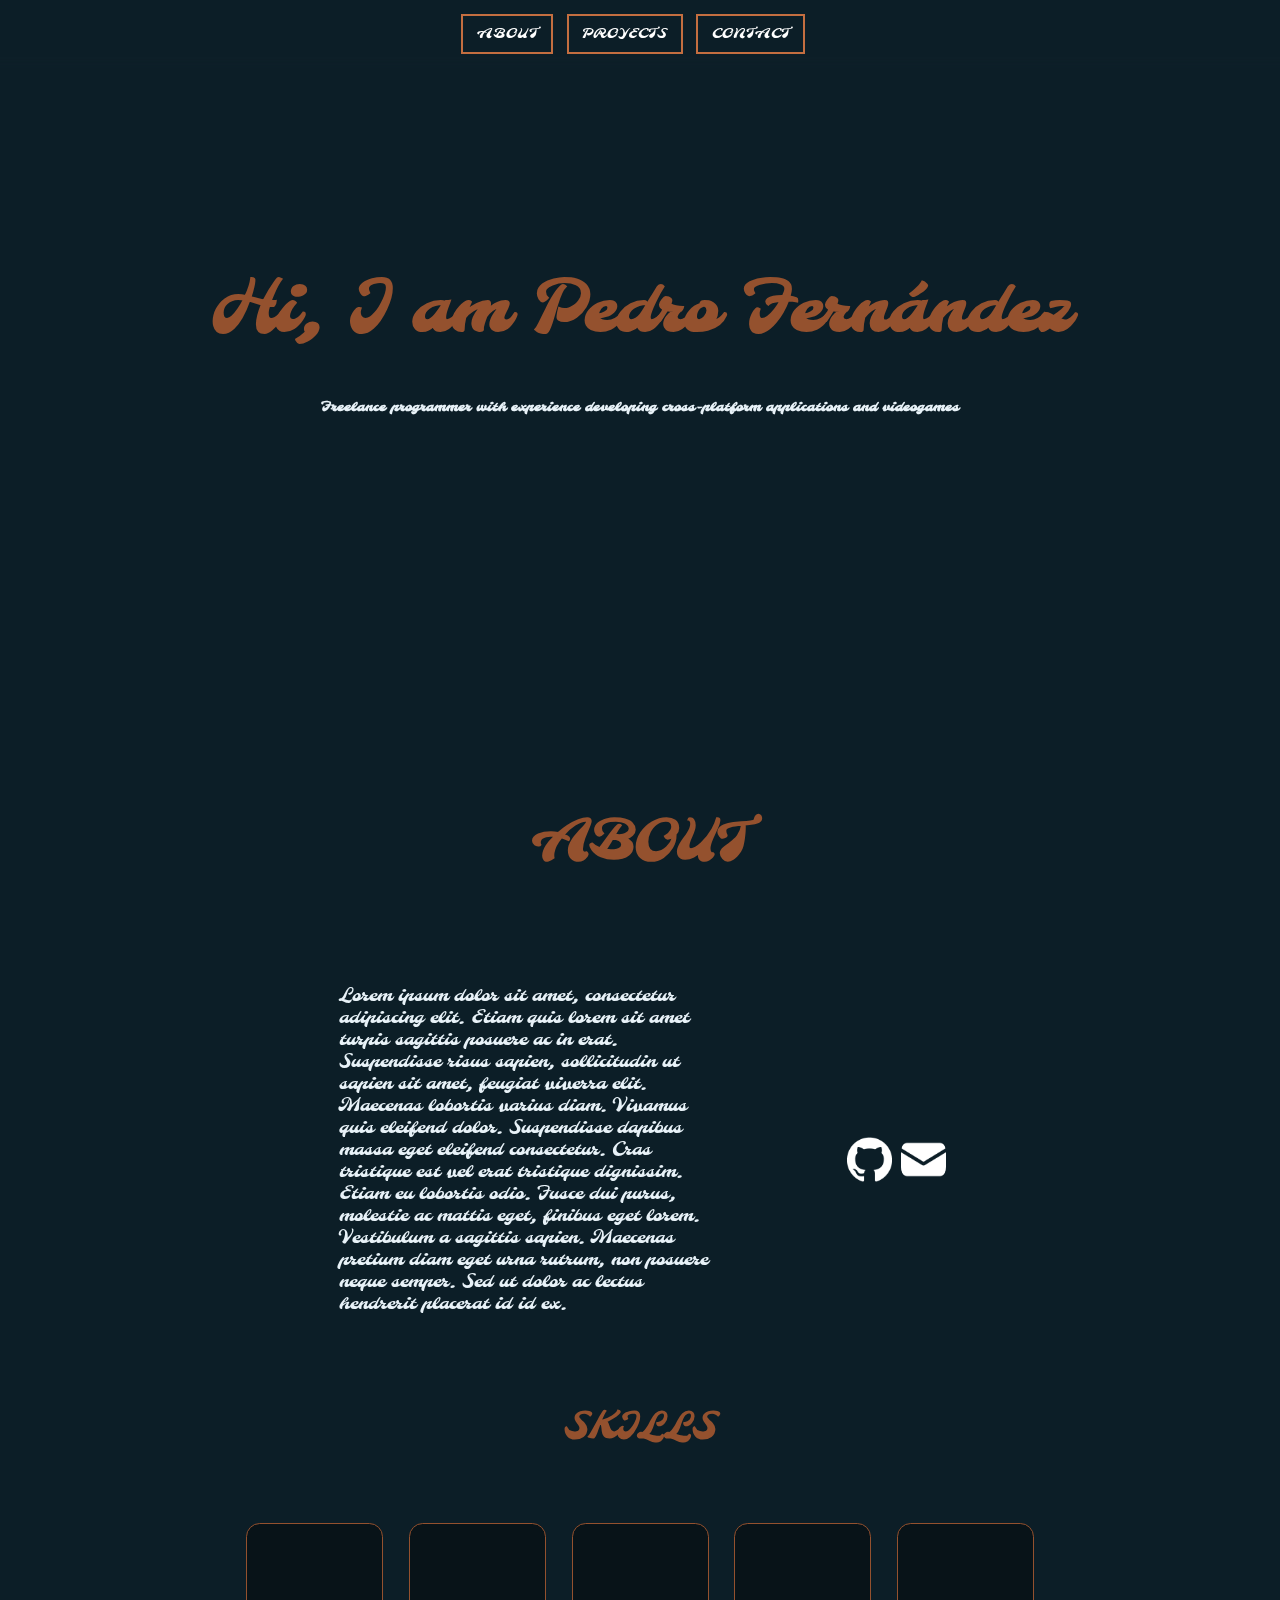
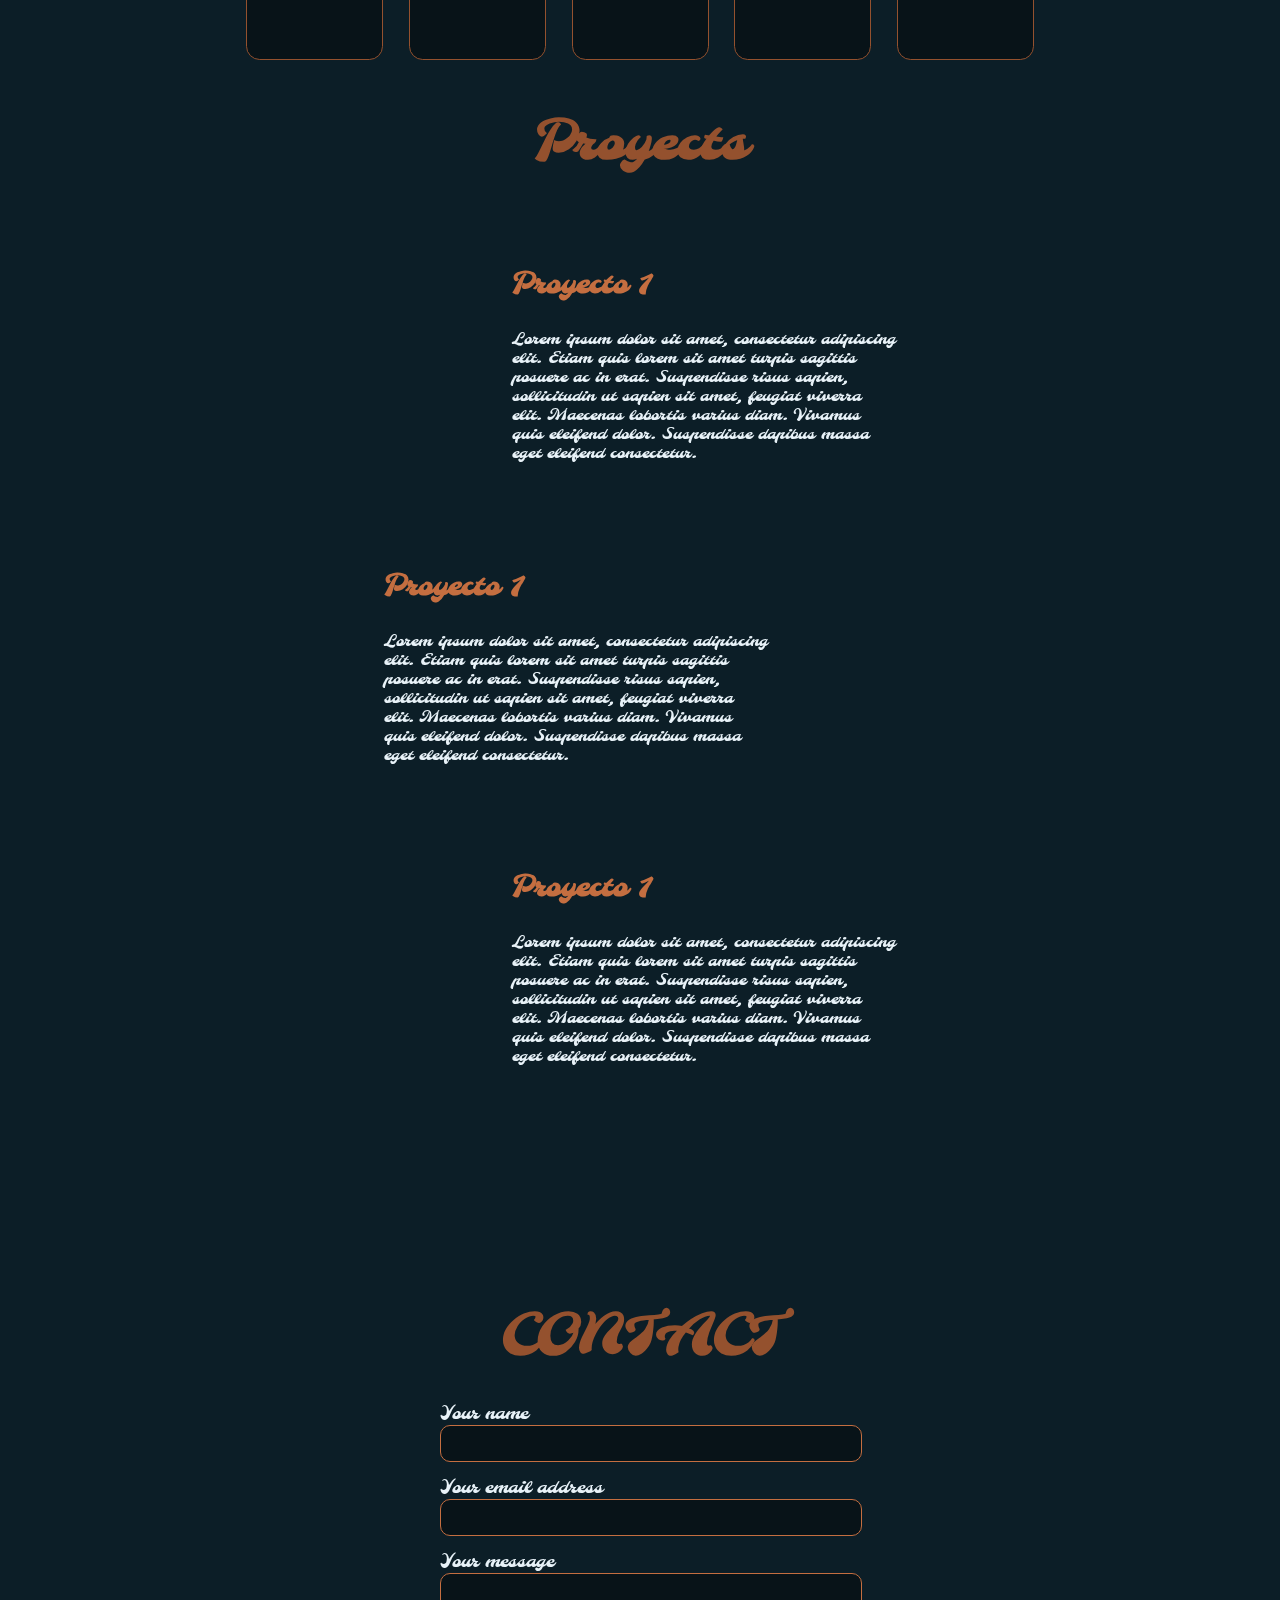
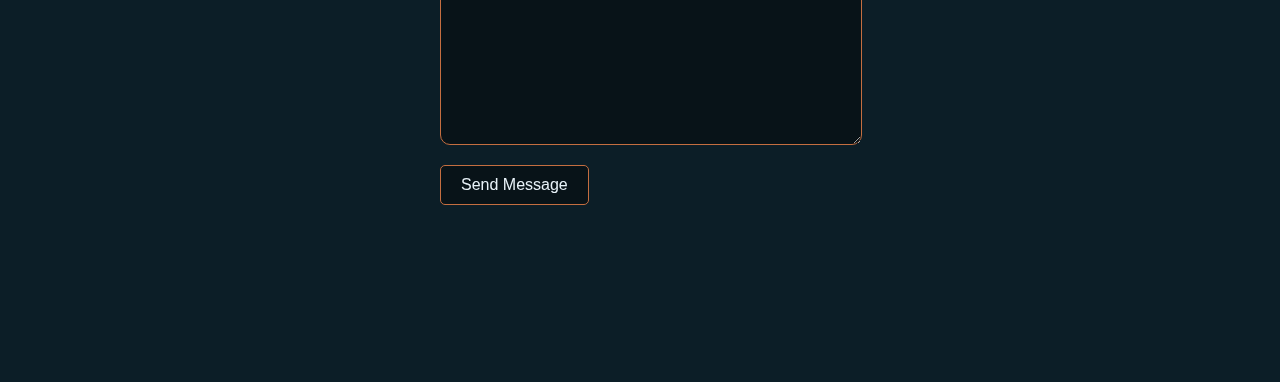
==== index.html @ e84d36ae "Creado los enclaces al mail y github ademas de mejoras de animaciones" ====
<!DOCTYPE html>

<html>

<head>
    <meta charset="UTF-16">
    <meta http-equiv="X-UA-Compatible" content="IE=edge">
    <meta name="viewport" content="width=device-width, initial-scale=1.0">
    <title>Pedro FM</title>
    <link rel="stylesheet" href="style.css">
</head>

<body lang="es">
    <header id="top_nav">
        <div class="button_slide slide_left" id="about_btn">ABOUT</div>
        <div class="button_slide slide_left" id="proyectos_btn">PROYECTS</div>
        <div class="button_slide slide_left" id="contact_btn">CONTACT</div>
    </header>
    <canvas id="background_effect" width="2144" height="414"></canvas>
    <section class="recepcion">
        <h1 id="recepcion_nombre">Hi, I am Pedro Fernández</h1>
        <h4 id="recepcion_presentacion">
            Freelance programmer with experience developing cross-platform applications and
            videogames
        </h4>
    </section>

    <section class="about" id="about_part">
        <h2>ABOUT</h2>
        <div id="about_information">
            <p>
                Lorem ipsum dolor sit amet, consectetur adipiscing elit. Etiam quis
                lorem sit amet turpis sagittis posuere ac in erat. Suspendisse risus
                sapien, sollicitudin ut sapien sit amet, feugiat viverra elit.
                Maecenas lobortis varius diam. Vivamus quis eleifend dolor.
                Suspendisse dapibus massa eget eleifend consectetur. Cras tristique
                est vel erat tristique dignissim. Etiam eu lobortis odio. Fusce dui
                purus, molestie ac mattis eget, finibus eget lorem. Vestibulum a
                sagittis sapien. Maecenas pretium diam eget urna rutrum, non posuere
                neque semper. Sed ut dolor ac lectus hendrerit placerat id id ex.
            </p>
            <div id="about_rigth">
                <img src="resources/profile_foto.jpg" alt="">
                <div id="social_media">
                    <a href="https://github.com/pedrofm3000" target="_blank"><img src="resources/githubICON.png" alt=""></a>
                    <a href="mailto:contacto@pedrofm.dev" target="_blank"> <img src="resources/mailICON.png" alt=""></a>
                </div>
            </div>
        </div>
        <h5>SKILLS</h5>
        <div id="show_skills">
            <div class="skill">
                <img src="resources/wpfICON.png" alt="">
            </div>
            <div class="skill">
                <img src="resources/cppICON.png" alt="">
            </div>
            <div class="skill">
                <img src="resources/unityICON.png" alt="">
            </div>
            <div class="skill">
                <img src="resources/CsharpIcon.png" alt="">
            </div>
            <div class="skill">
                <img src="resources/openGLICON.png" alt="">
            </div>
        </div>
    </section>

    <section class="proyects" id="proyectos_part">
        <h2>Proyects</h2>
        <div class="proyects_container">
            <div class="proyect_card">
                <div id="proyect_image">
                    <img src="resources/placeholder.png" alt="" id="proyect_1">
                </div>
                <div id="proyect_text">
                    <h4>Proyecto 1</h4>
                    <p>Lorem ipsum dolor sit amet, consectetur adipiscing elit. Etiam quis
                        lorem sit amet turpis sagittis posuere ac in erat. Suspendisse risus
                        sapien, sollicitudin ut sapien sit amet, feugiat viverra elit.
                        Maecenas lobortis varius diam. Vivamus quis eleifend dolor.
                        Suspendisse dapibus massa eget eleifend consectetur.
                    </p>
                </div>
            </div>
            <div class="proyect_card">
                <div id="proyect_text">
                    <h4>Proyecto 1</h4>
                    <p>Lorem ipsum dolor sit amet, consectetur adipiscing elit. Etiam quis
                        lorem sit amet turpis sagittis posuere ac in erat. Suspendisse risus
                        sapien, sollicitudin ut sapien sit amet, feugiat viverra elit.
                        Maecenas lobortis varius diam. Vivamus quis eleifend dolor.
                        Suspendisse dapibus massa eget eleifend consectetur.
                    </p>
                </div>
                <div id="proyect_image">
                    <img src="resources/placeholder.png" alt="" id="proyect_2">
                </div>
            </div>
            <div class="proyect_card">
                <div id="proyect_image">
                    <img src="resources/placeholder.png" alt="" id="proyect_3">
                </div>
                <div id="proyect_text">
                    <h4>Proyecto 1</h4>
                    <p>Lorem ipsum dolor sit amet, consectetur adipiscing elit. Etiam quis
                        lorem sit amet turpis sagittis posuere ac in erat. Suspendisse risus
                        sapien, sollicitudin ut sapien sit amet, feugiat viverra elit.
                        Maecenas lobortis varius diam. Vivamus quis eleifend dolor.
                        Suspendisse dapibus massa eget eleifend consectetur.
                    </p>
                </div>
            </div>
        </div>
    </section>
    <section class="contacto" id="contact_part">
        <h2>CONTACT</h2>
        <form action="" method="POST" id="formulario"">
            <div class=" formulario_grupo">
            <label for="Name" class="formularo_label">Your name</label>
            <div class="formulario_input">
                <input type="text" id="Name" name="Name" required>
            </div>
            </div>

            <div class="formulario_grupo">
                <label for="Email" class="formularo_label">Your email address</label>
                <div class="formulario_input">
                    <input type="email" id="Email" name="Email" required>
                </div>
            </div>

            <div class="formulario_grupo">
                <label for="Message" class="formularo_label">Your message</label>
                <div class="formulario_input">
                    <textarea id="Message" name="Message" rows="10" maxlength="5000" required></textarea>
                </div>
            </div>


            <button type="submit" id="formulario_boton">Send Message</button>
            </div>
        </form>
    </section>

    <script src="code/animation.js"></script>
    <script src="code/buttonsActions.js"></script>
    <script src="code/sendMessage.js"></script>
    <script src="code/goToProyect.js"></script>
</body>

</html>
---- style.css ----
/* 
--text: #e8f2f8;
--background: #0c1e27;
--primary: #94512e;
--secondary: #081318;
--accent: #c46e40;
*/

@import url('https://fonts.googleapis.com/css?family=Molle:700|Molle:400');

body {
    font-family: 'Molle';
    font-weight: 400;
    margin: 0px;
    padding: 0px;
    background-color: #0c1e27;
}


::-webkit-scrollbar {
    display: none;
}

/* 
---------------TOP NAV------------------
*/

#top_nav {
    width: 100%;
    height: 7.5vh;
    box-sizing: border-box;
    padding: 10px;
    display: flex;
    align-items: center;
    justify-content: center;
    position: fixed;
    top: 0;
    z-index: 10;
    backdrop-filter: blur(5px);
    /* background-color: rgba(232, 242, 248, 0.01); */
}

.button_slide {
    background-color: #0c1e27;
    color: #FFF;
    margin-right: 1.5vh;
    border: 2px solid #c46e40;
    padding: 1vh 1.5vh;
    display: inline-block;
    font-size: 14px;
    letter-spacing: 1px;
    cursor: pointer;
    box-shadow: inset 0 0 0 0 #c46e40;
    -webkit-transition: ease-out 0.25s;
    -moz-transition: ease-out 0.25s;
    transition: ease-out 0.35s;
}

.slide_left:hover {
    box-shadow: inset 0 0 0 50px #c46e40;
}

#outer {
    width: 364px;
    margin: 50px auto 0 auto;
    text-align: center;
}


/*
----------Presentacion----------
*/

.recepcion {
    text-align: center;
    margin-top: 0px;
    height: 55vh;
    position: relative;
}

#background_effect {
    position:fixed;
    top: 0;
    left: 0;
    z-index: -1;
    margin-bottom: 0px;
    transition: opacity 0.5s ease; /* Duración de la transición y curva de aceleración */
}

#recepcion_nombre {
    color: #94512e;
    margin-top: 30vh;
    font-weight: 900;
    font-size: 7.5vh;
}

#recepcion_presentacion {
    color: #e8f2f8;
    font-size: 1.5vh;
}

/*
----------About section----------
*/

.about {
    height: 60vh;
    top: 0px;
}

.about h2{
    text-align: center;
    color: #94512e;
    font-size: 6vh;
}

#about_information{
    margin-top: 10vh;
    justify-content: center;
    align-items: center;
    display: flex;
}

#about_information p{
    font-size: 2vh;
    margin-right: 10%;
    color: #e8f2f8;
    width: 30%;
}

#about_information img{
    height: 30vh;
    border-radius: 15px;
}

#social_media{
    display: flex;
    justify-content: center;
    gap: 10%;
}

#social_media img{
    margin-top: 0.5vh;
    width: 5vh;
    height: 5vh;
    color: #e8f2f8;
}

#social_media img:hover{
    filter: blur(1px);
}

.about h5{
    margin-top: 8vh;
    text-align: center;
    color: #94512e;
    font-size: 4vh;
}

#show_skills{
    display: flex;
    align-items: center;
    justify-content: center;
}

.skill{
    width: 15vh;
    height: 15vh;
    background-color: #081318;
    border: 1px solid #94512e;
    border-radius: 10%;
    display: flex;
    align-items: center;
    justify-content: center;
    margin: 1%;
}

.skill img{
    width: 90%;
}


@media (max-width: 900px) {
    #about_information img {
      display: none;
    }
    #about_information p{
        margin-left: 5%;
        width: 100%;
        text-align: center;
    }
}

/*
----------Proyects section----------
*/

.proyects h2{
    margin-top: 40vh;
    text-align: center;
    color: #94512e;
    font-size: 6vh;
}


.proyect_card{
    margin-top: 10vh;
    justify-content: center;
    align-items: center;
    display: flex;
    gap: 10%;
}

.proyect_card img{
    height: 22vh;
    border-radius: 15px;
    -webkit-transform: scale(1);
	transform: scale(1);
	-webkit-transition: .2s ease-in-out;
	transition: .2s ease-in-out;
}

.proyect_card img:hover {
    -webkit-transform: scale(1.1);
    transform: scale(1.1);
    box-shadow: 0px 0px 11px #e8f2f8;
}

#proyect_text{
    color: #e8f2f8;
    width: 30%;
    margin-top: 0px;
}

#proyect_text h4{
    font-size: 3.25vh;
    margin-top: 0px;
    margin-bottom: 3vh;
    color: #c46e40;
}

#proyect_text p{
    font-size: 1.75vh;
    margin-top: 0px;
    color: #e8f2f8;
}

@media (max-width: 900px) {
    #proyect_text{
        width: fit-content;
    }
    #proyect_text p{
        display: none;
    }

    .proyect_card{
        display: flex;
    }
}

/*
----------Contacto---------
*/

.contacto {
    display: flex;
    flex-direction: column;
    justify-content: center;
    align-items: center;
    height: 100vh;
    margin-top: 0;
}

.contacto h2 {
    text-align: center;
    color: #94512e; 
    font-size: 6vh;
    margin-bottom: 2rem; 
}

#formulario {
    width: 70%;
    max-width: 400px;
}

.formulario_grupo {
    margin-bottom: 15px;
}

.formularo_label {
    display: block;
    font-size: 2vh;
    color: #e8f2f8; 
}

.formulario_input {
    position: relative;
}

#Name, #Email, #Message {
    width: 100%; 
    padding: 10px;
    border: 1px solid #c46e40;
    border-radius: 10px;
    background-color: #081318;
    color: #e8f2f8;
}

textarea {
    resize: vertical;
}

#formulario_boton {
    background-color: #081318; 
    border: 1px solid #c46e40;
    color: #e8f2f8;
    padding: 10px 20px;
    border-radius: 5px;
    font-size: 1rem;
    cursor: pointer;
}

#formulario_boton:hover {
    background-color: #010203; 
}
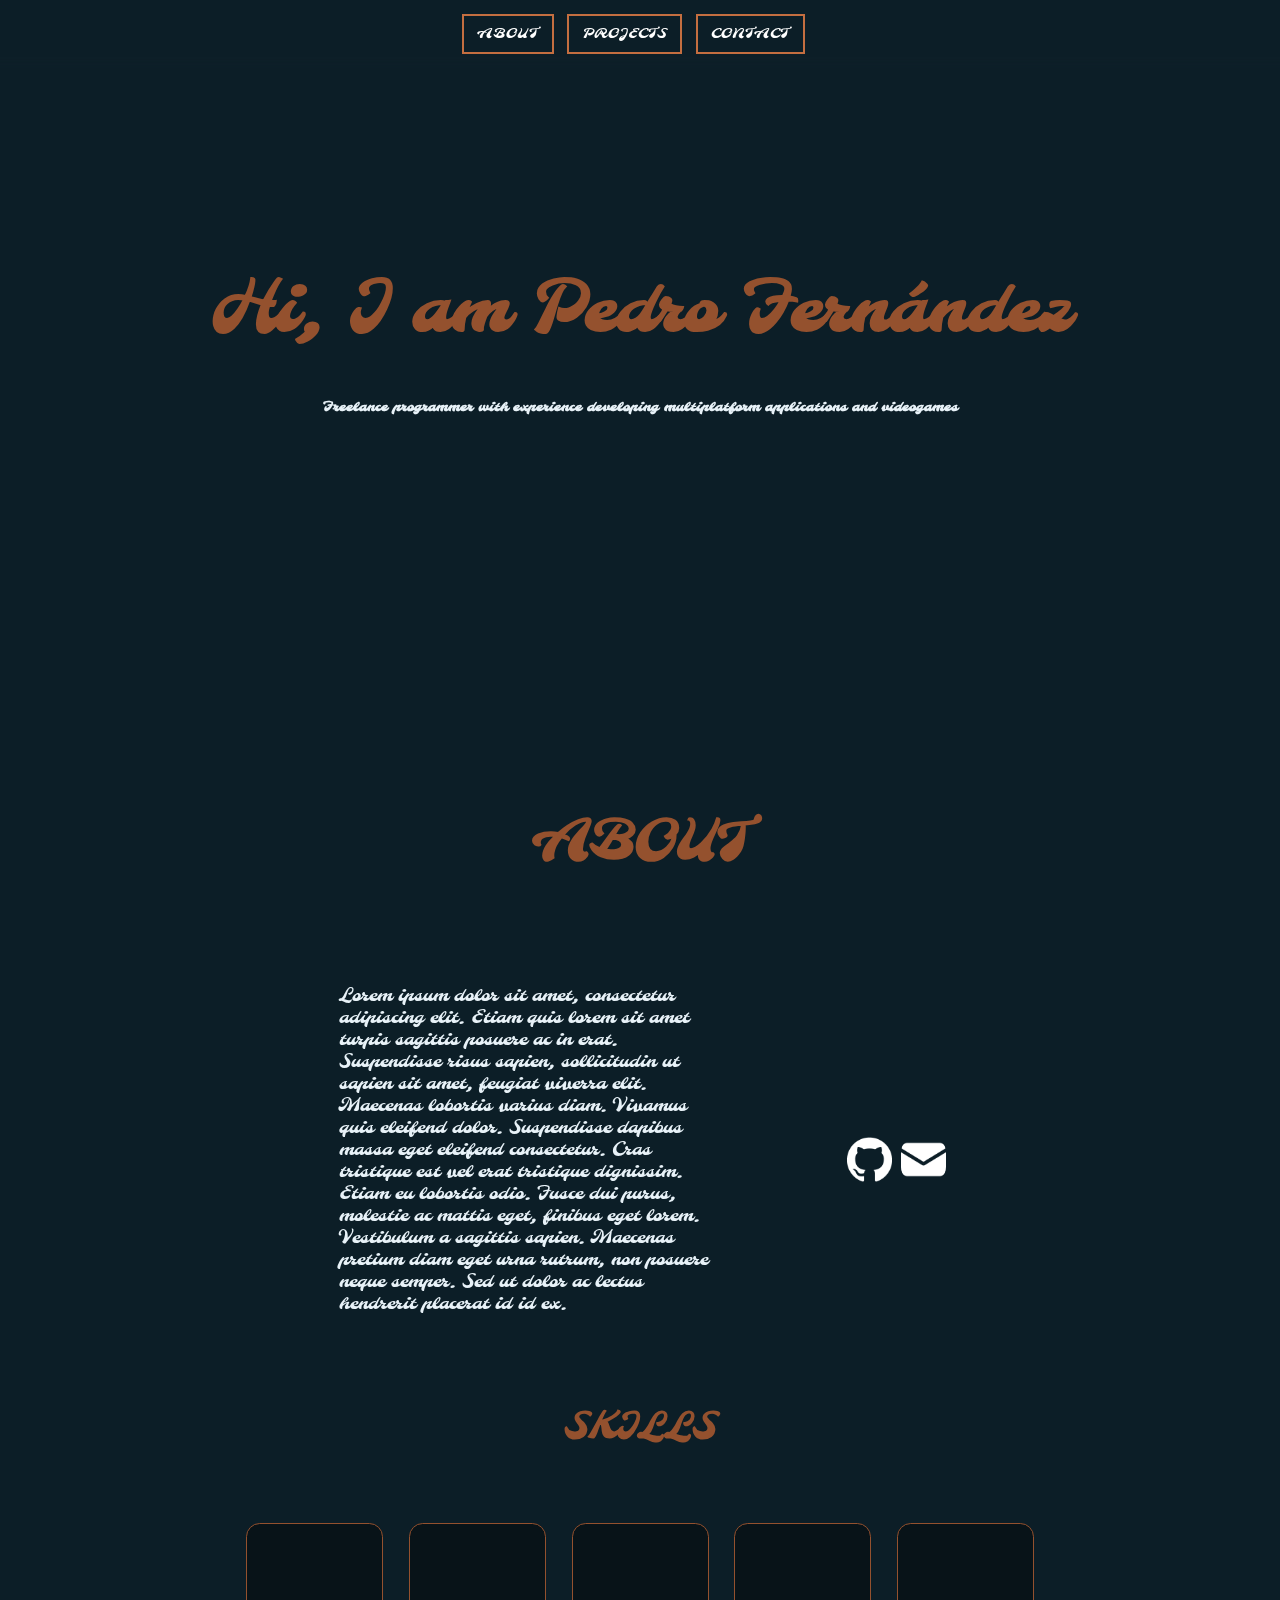
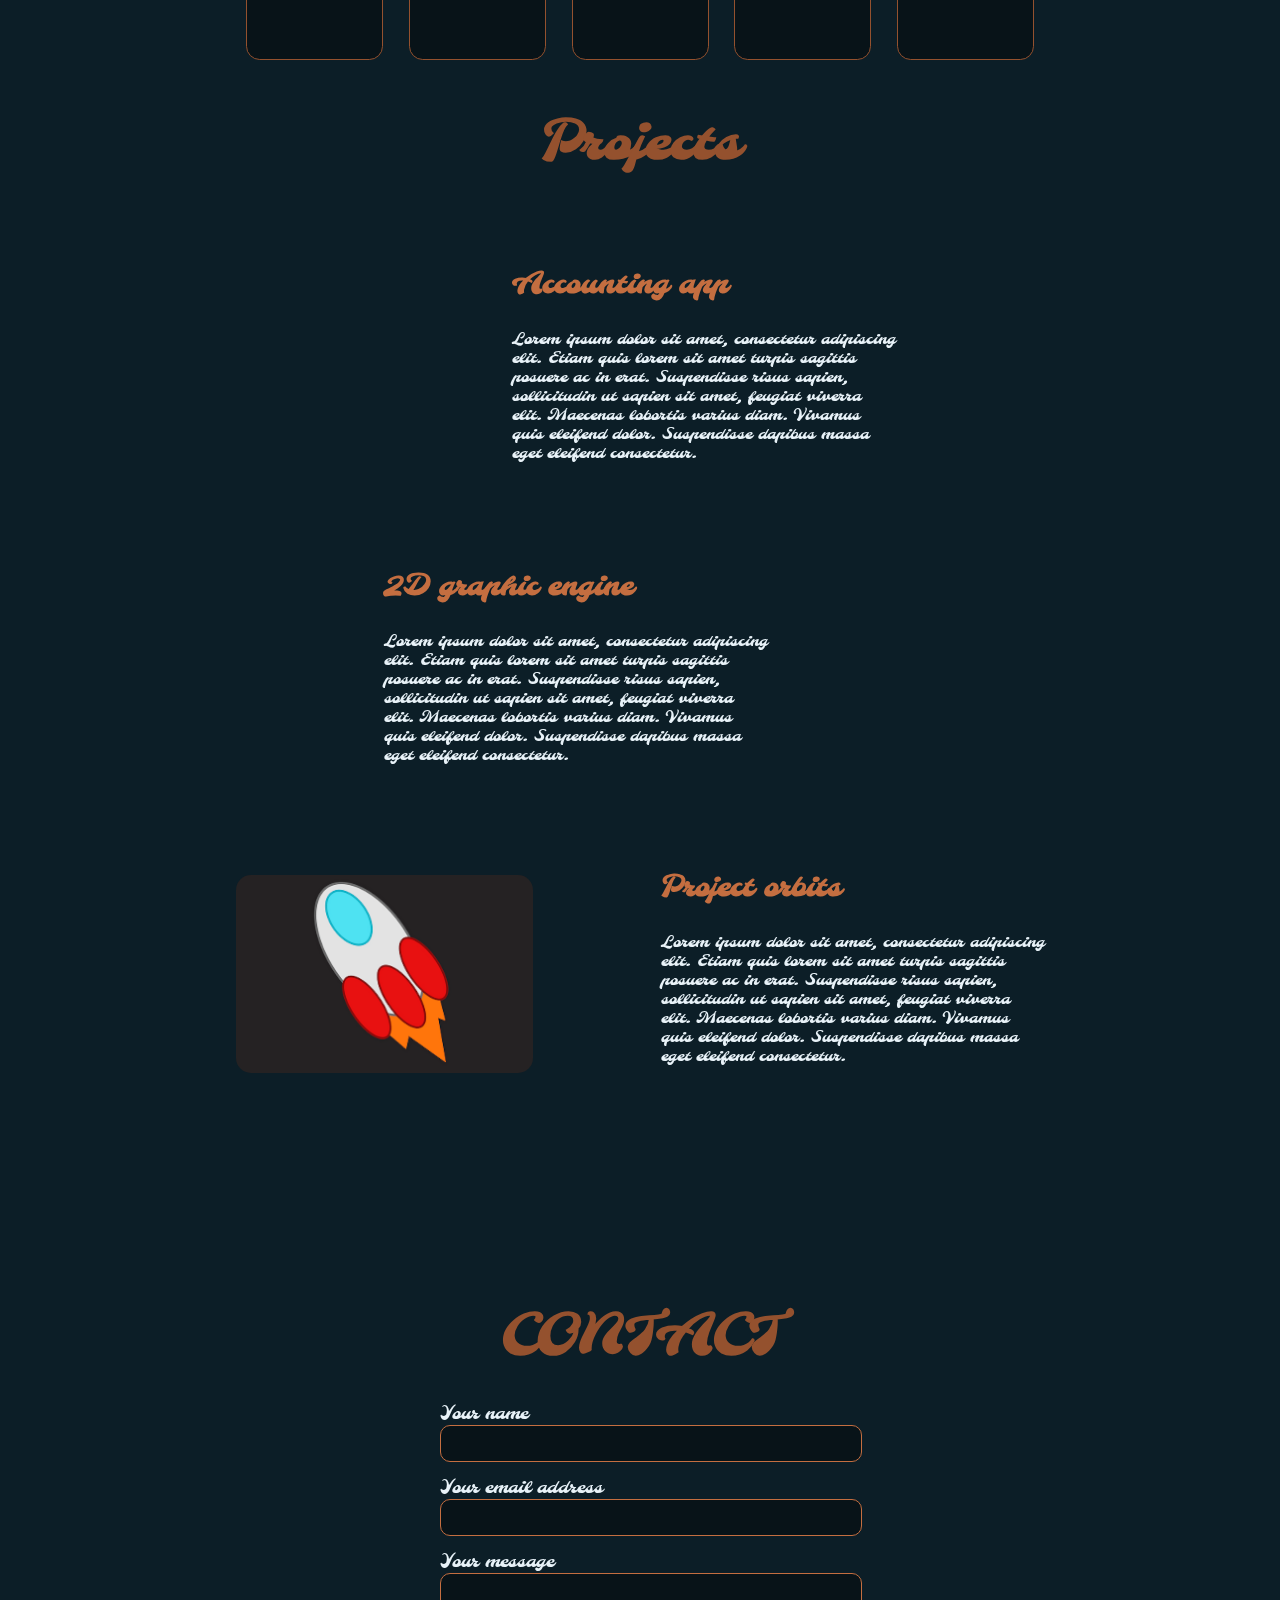
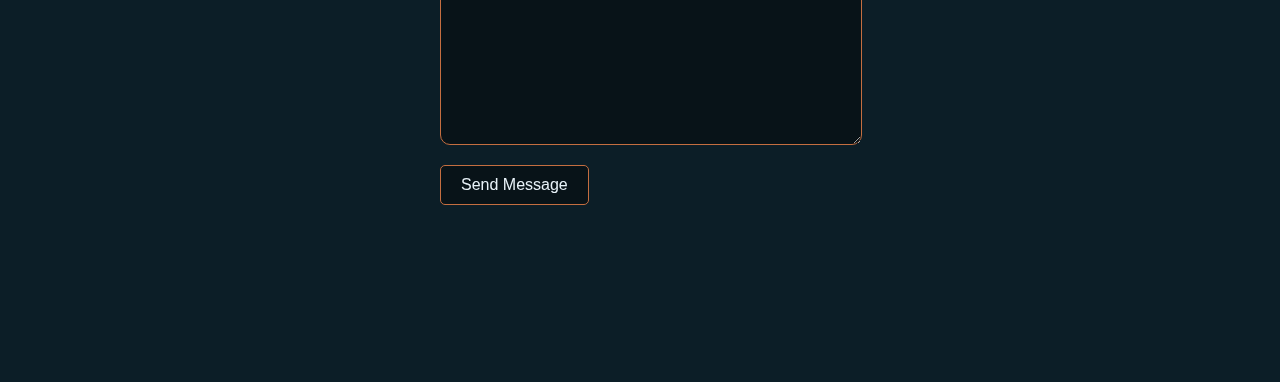
==== commit 70ece1c4: "empezar a añadir los proyectos" ====
--- a/index.html
+++ b/index.html
@@ -13,16 +13,13 @@
 <body lang="es">
     <header id="top_nav">
         <div class="button_slide slide_left" id="about_btn">ABOUT</div>
-        <div class="button_slide slide_left" id="proyectos_btn">PROYECTS</div>
+        <div class="button_slide slide_left" id="proyectos_btn">PROJECTS</div>
         <div class="button_slide slide_left" id="contact_btn">CONTACT</div>
     </header>
     <canvas id="background_effect" width="2144" height="414"></canvas>
     <section class="recepcion">
         <h1 id="recepcion_nombre">Hi, I am Pedro Fernández</h1>
-        <h4 id="recepcion_presentacion">
-            Freelance programmer with experience developing cross-platform applications and
-            videogames
-        </h4>
+        <h4 id="recepcion_presentacion"> Freelance programmer with experience developing multiplatform applications and videogames </h4>
     </section>
 
     <section class="about" id="about_part">
@@ -42,7 +39,7 @@
             <div id="about_rigth">
                 <img src="resources/profile_foto.jpg" alt="">
                 <div id="social_media">
-                    <a href="https://github.com/pedrofm3000" target="_blank"><img src="resources/githubICON.png" alt=""></a>
+                    <a href="https://github.com/pedrofmu" target="_blank"><img src="resources/githubICON.png" alt=""></a>
                     <a href="mailto:contacto@pedrofm.dev" target="_blank"> <img src="resources/mailICON.png" alt=""></a>
                 </div>
             </div>
@@ -68,14 +65,14 @@
     </section>
 
     <section class="proyects" id="proyectos_part">
-        <h2>Proyects</h2>
+        <h2>Projects</h2>
         <div class="proyects_container">
             <div class="proyect_card">
                 <div id="proyect_image">
                     <img src="resources/placeholder.png" alt="" id="proyect_1">
                 </div>
                 <div id="proyect_text">
-                    <h4>Proyecto 1</h4>
+                    <h4>Accounting app</h4>
                     <p>Lorem ipsum dolor sit amet, consectetur adipiscing elit. Etiam quis
                         lorem sit amet turpis sagittis posuere ac in erat. Suspendisse risus
                         sapien, sollicitudin ut sapien sit amet, feugiat viverra elit.
@@ -86,7 +83,7 @@
             </div>
             <div class="proyect_card">
                 <div id="proyect_text">
-                    <h4>Proyecto 1</h4>
+                    <h4>2D graphic engine</h4>
                     <p>Lorem ipsum dolor sit amet, consectetur adipiscing elit. Etiam quis
                         lorem sit amet turpis sagittis posuere ac in erat. Suspendisse risus
                         sapien, sollicitudin ut sapien sit amet, feugiat viverra elit.
@@ -100,10 +97,10 @@
             </div>
             <div class="proyect_card">
                 <div id="proyect_image">
-                    <img src="resources/placeholder.png" alt="" id="proyect_3">
+                    <img src="resources/projectoOrbits.png" alt="" id="proyect_3">
                 </div>
                 <div id="proyect_text">
-                    <h4>Proyecto 1</h4>
+                    <h4>Project orbits</h4>
                     <p>Lorem ipsum dolor sit amet, consectetur adipiscing elit. Etiam quis
                         lorem sit amet turpis sagittis posuere ac in erat. Suspendisse risus
                         sapien, sollicitudin ut sapien sit amet, feugiat viverra elit.
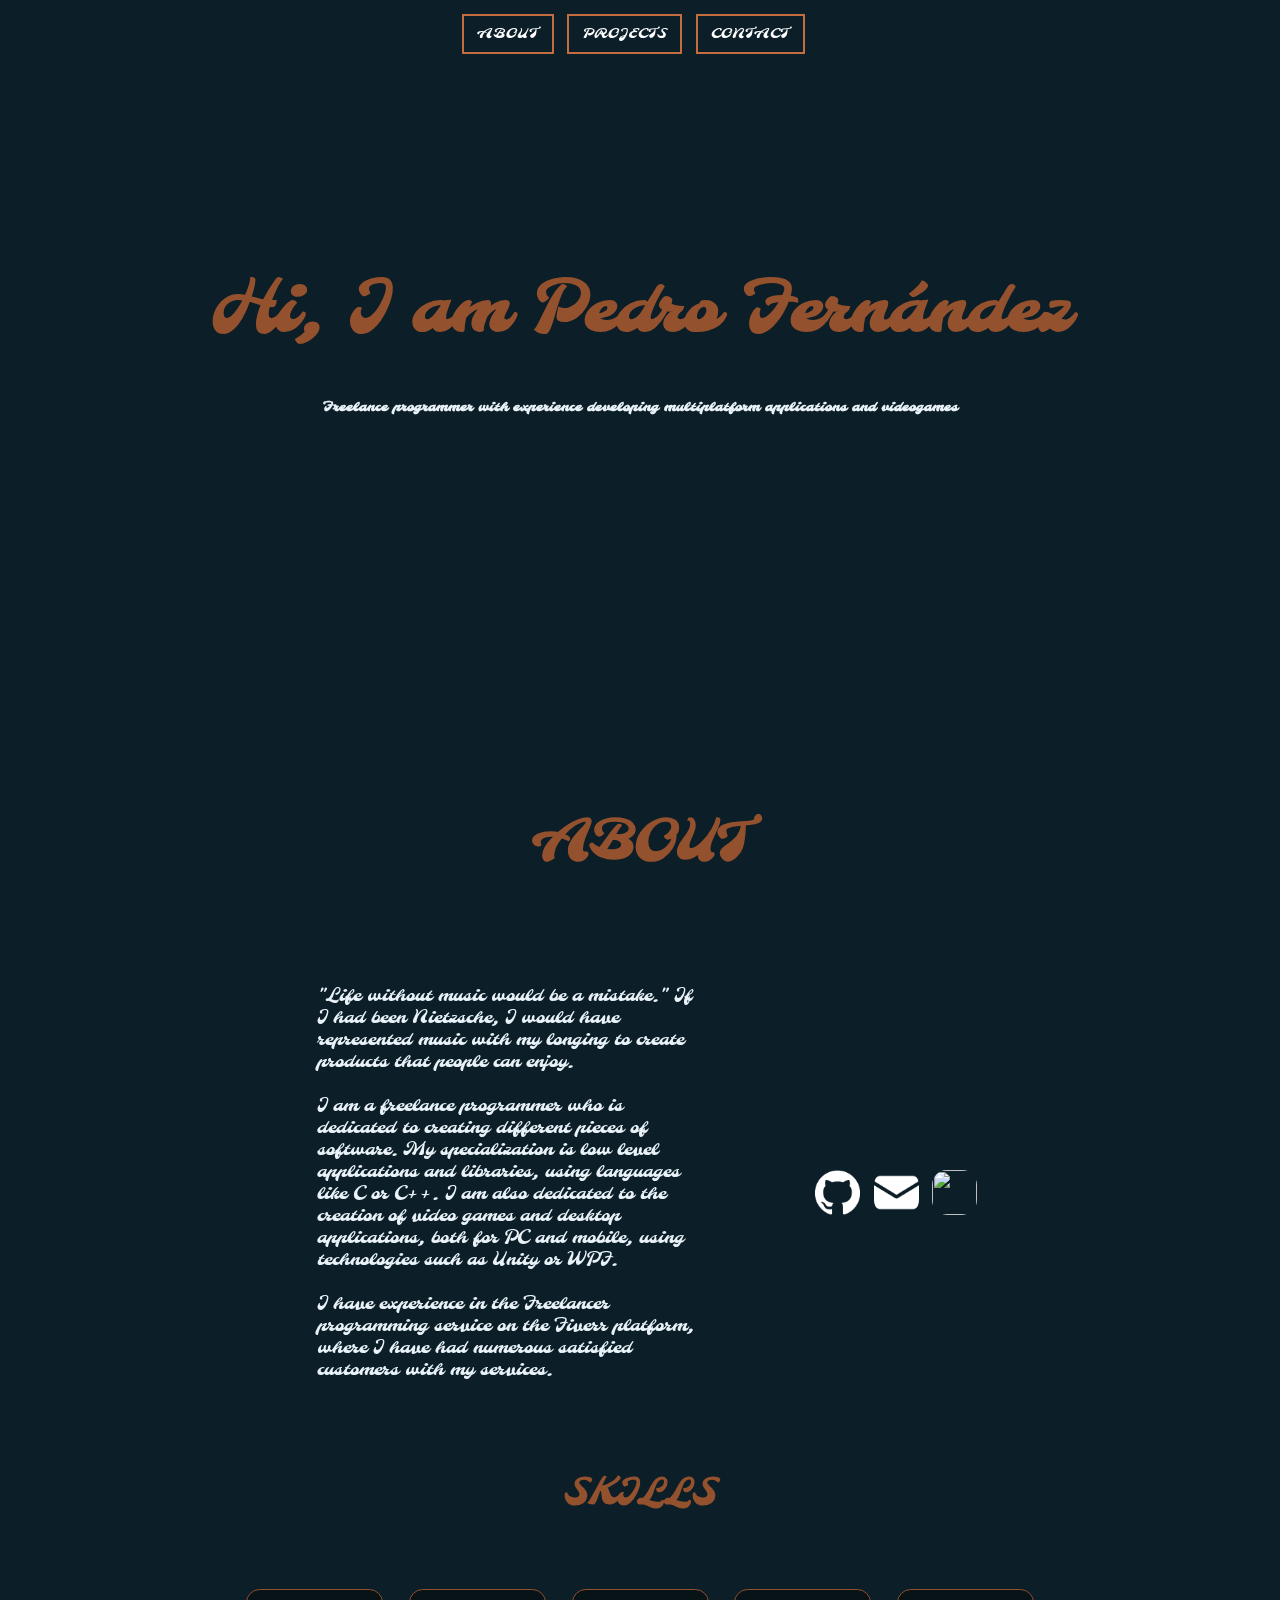
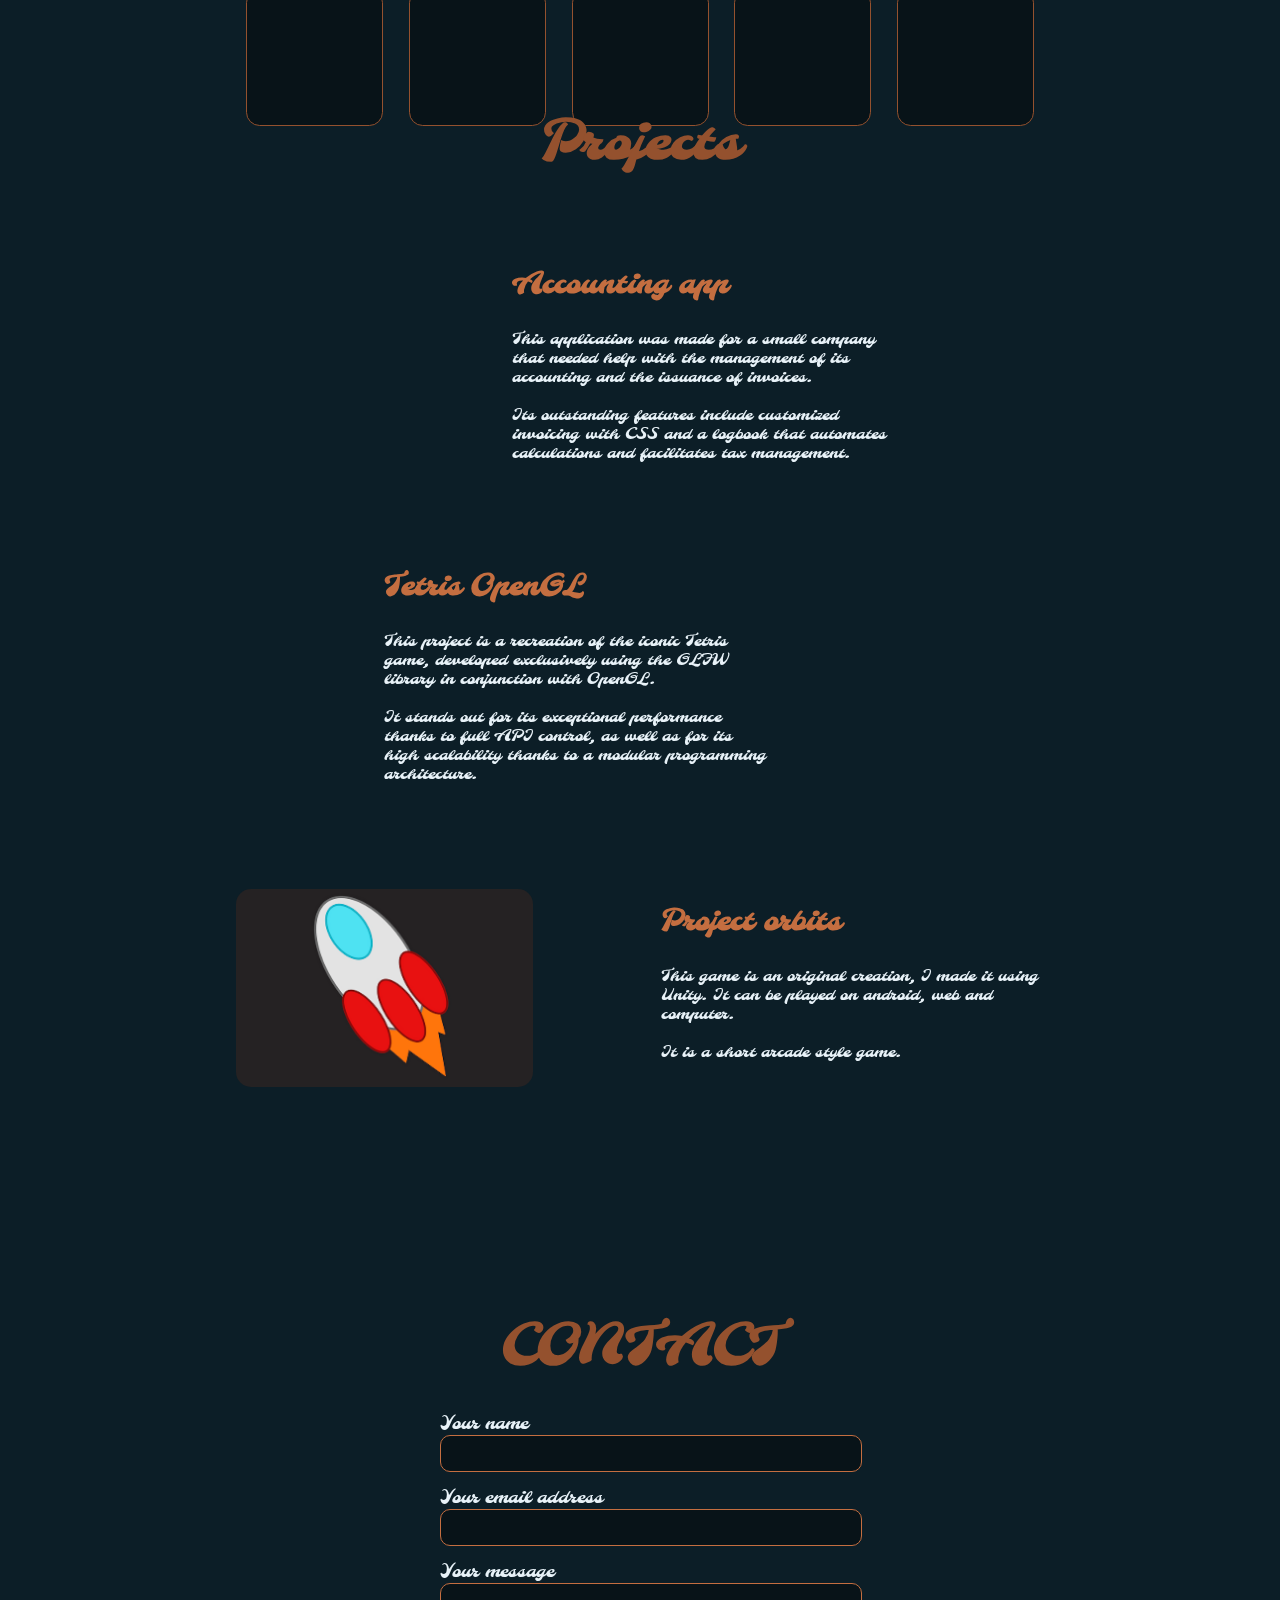
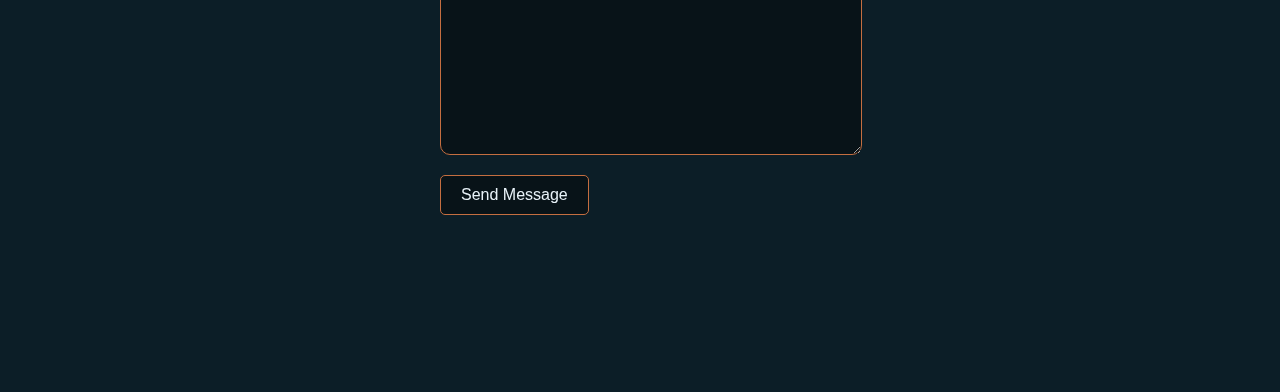
==== commit bee816aa: "intentando arreglar el forulatio de contacto" ====
--- a/index.html
+++ b/index.html
@@ -19,28 +19,32 @@
     <canvas id="background_effect" width="2144" height="414"></canvas>
     <section class="recepcion">
         <h1 id="recepcion_nombre">Hi, I am Pedro Fernández</h1>
-        <h4 id="recepcion_presentacion"> Freelance programmer with experience developing multiplatform applications and videogames </h4>
+        <h4 id="recepcion_presentacion"> Freelance programmer with experience developing multiplatform applications and
+            videogames </h4>
     </section>
 
     <section class="about" id="about_part">
         <h2>ABOUT</h2>
         <div id="about_information">
             <p>
-                Lorem ipsum dolor sit amet, consectetur adipiscing elit. Etiam quis
-                lorem sit amet turpis sagittis posuere ac in erat. Suspendisse risus
-                sapien, sollicitudin ut sapien sit amet, feugiat viverra elit.
-                Maecenas lobortis varius diam. Vivamus quis eleifend dolor.
-                Suspendisse dapibus massa eget eleifend consectetur. Cras tristique
-                est vel erat tristique dignissim. Etiam eu lobortis odio. Fusce dui
-                purus, molestie ac mattis eget, finibus eget lorem. Vestibulum a
-                sagittis sapien. Maecenas pretium diam eget urna rutrum, non posuere
-                neque semper. Sed ut dolor ac lectus hendrerit placerat id id ex.
+                "Life without music would be a mistake." If I had been Nietzsche, I would have represented music with my
+                longing to create products that people can enjoy.
+                <br><br>
+                I am a freelance programmer who is dedicated to creating different pieces of software. My specialization
+                is low level applications and libraries, using languages like C or C++. I am also dedicated to the
+                creation of video games and desktop applications, both for PC and mobile, using technologies such as
+                Unity or WPF.
+                <br><br>
+                I have experience in the Freelancer programming service on the Fiverr platform, where I have had
+                numerous satisfied customers with my services.
             </p>
             <div id="about_rigth">
                 <img src="resources/profile_foto.jpg" alt="">
                 <div id="social_media">
-                    <a href="https://github.com/pedrofmu" target="_blank"><img src="resources/githubICON.png" alt=""></a>
+                    <a href="https://github.com/pedrofmu" target="_blank"><img src="resources/githubICON.png"
+                            alt=""></a>
                     <a href="mailto:contacto@pedrofm.dev" target="_blank"> <img src="resources/mailICON.png" alt=""></a>
+                    <a href="https://es.fiverr.com/pedrofernndezmu" target="_blank"> <img src="resources/fiverrICON.png" alt=""></a>
                 </div>
             </div>
         </div>
@@ -69,30 +73,27 @@
         <div class="proyects_container">
             <div class="proyect_card">
                 <div id="proyect_image">
-                    <img src="resources/placeholder.png" alt="" id="proyect_1">
+                    <img src="resources/accountingApp.png" alt="" id="proyect_1">
                 </div>
                 <div id="proyect_text">
                     <h4>Accounting app</h4>
-                    <p>Lorem ipsum dolor sit amet, consectetur adipiscing elit. Etiam quis
-                        lorem sit amet turpis sagittis posuere ac in erat. Suspendisse risus
-                        sapien, sollicitudin ut sapien sit amet, feugiat viverra elit.
-                        Maecenas lobortis varius diam. Vivamus quis eleifend dolor.
-                        Suspendisse dapibus massa eget eleifend consectetur.
+                    <p>This application was made for a small company that needed help with the management of its
+                        accounting and the issuance of invoices. <br><br>Its outstanding features include customized
+                        invoicing with CSS and a logbook that automates calculations and facilitates tax management.
                     </p>
                 </div>
             </div>
             <div class="proyect_card">
                 <div id="proyect_text">
-                    <h4>2D graphic engine</h4>
-                    <p>Lorem ipsum dolor sit amet, consectetur adipiscing elit. Etiam quis
-                        lorem sit amet turpis sagittis posuere ac in erat. Suspendisse risus
-                        sapien, sollicitudin ut sapien sit amet, feugiat viverra elit.
-                        Maecenas lobortis varius diam. Vivamus quis eleifend dolor.
-                        Suspendisse dapibus massa eget eleifend consectetur.
+                    <h4>Tetris OpenGL</h4>
+                    <p>This project is a recreation of the iconic Tetris game, developed exclusively using the GLFW
+                        library in conjunction with OpenGL.
+                        <br><br>It stands out for its exceptional performance thanks to full API control, as well as for
+                        its high scalability thanks to a modular programming architecture.
                     </p>
                 </div>
                 <div id="proyect_image">
-                    <img src="resources/placeholder.png" alt="" id="proyect_2">
+                    <img src="resources/tetrisOpenGL.png" alt="" id="proyect_2">
                 </div>
             </div>
             <div class="proyect_card">
@@ -101,11 +102,10 @@
                 </div>
                 <div id="proyect_text">
                     <h4>Project orbits</h4>
-                    <p>Lorem ipsum dolor sit amet, consectetur adipiscing elit. Etiam quis
-                        lorem sit amet turpis sagittis posuere ac in erat. Suspendisse risus
-                        sapien, sollicitudin ut sapien sit amet, feugiat viverra elit.
-                        Maecenas lobortis varius diam. Vivamus quis eleifend dolor.
-                        Suspendisse dapibus massa eget eleifend consectetur.
+                    <p>This game is an original creation, I made it using Unity. It can be played on android, web and
+                        computer.
+                        <br><br>
+                        It is a short arcade style game.
                     </p>
                 </div>
             </div>
@@ -113,12 +113,12 @@
     </section>
     <section class="contacto" id="contact_part">
         <h2>CONTACT</h2>
-        <form action="" method="POST" id="formulario"">
+        <form name="contact" method="POST" id="formulario" netlify>
             <div class=" formulario_grupo">
-            <label for="Name" class="formularo_label">Your name</label>
-            <div class="formulario_input">
-                <input type="text" id="Name" name="Name" required>
-            </div>
+                <label for="Name" class="formularo_label">Your name</label>
+                <div class="formulario_input">
+                    <input type="text" id="Name" name="Name" required>
+                </div>
             </div>
 
             <div class="formulario_grupo">
@@ -135,7 +135,6 @@
                 </div>
             </div>
 
-
             <button type="submit" id="formulario_boton">Send Message</button>
             </div>
         </form>
@@ -143,8 +142,7 @@
 
     <script src="code/animation.js"></script>
     <script src="code/buttonsActions.js"></script>
-    <script src="code/sendMessage.js"></script>
     <script src="code/goToProyect.js"></script>
 </body>
 
-</html>+</html>
--- a/style.css
+++ b/style.css
@@ -248,6 +248,7 @@
 @media (max-width: 900px) {
     #proyect_text{
         width: fit-content;
+        margin-left: 25px;
     }
     #proyect_text p{
         display: none;
@@ -255,6 +256,13 @@
 
     .proyect_card{
         display: flex;
+        gap: 0%;
+        margin: 10%;
+        margin-top: 125px;
+    }
+
+    .proyect_card img{
+        height:  100px;
     }
 }
 
@@ -322,6 +330,4 @@
 
 #formulario_boton:hover {
     background-color: #010203; 
-}
-
-
+}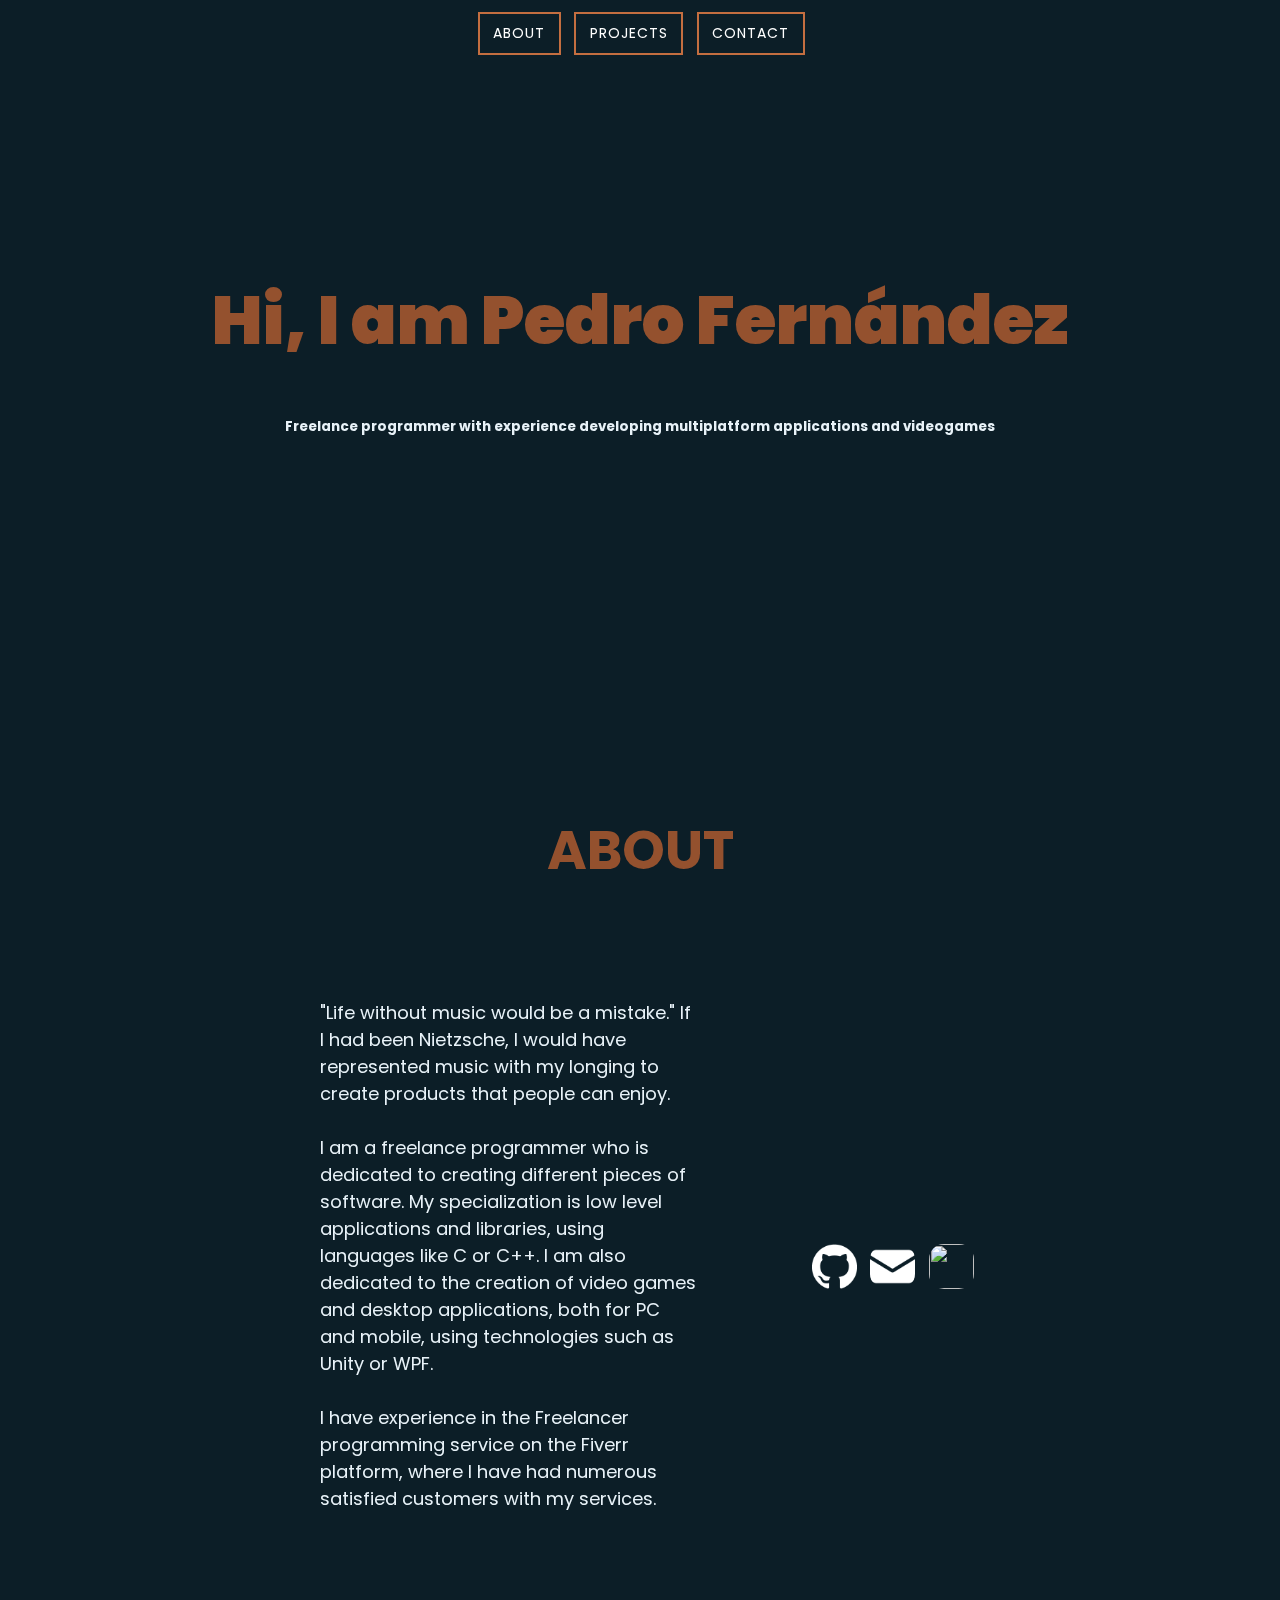
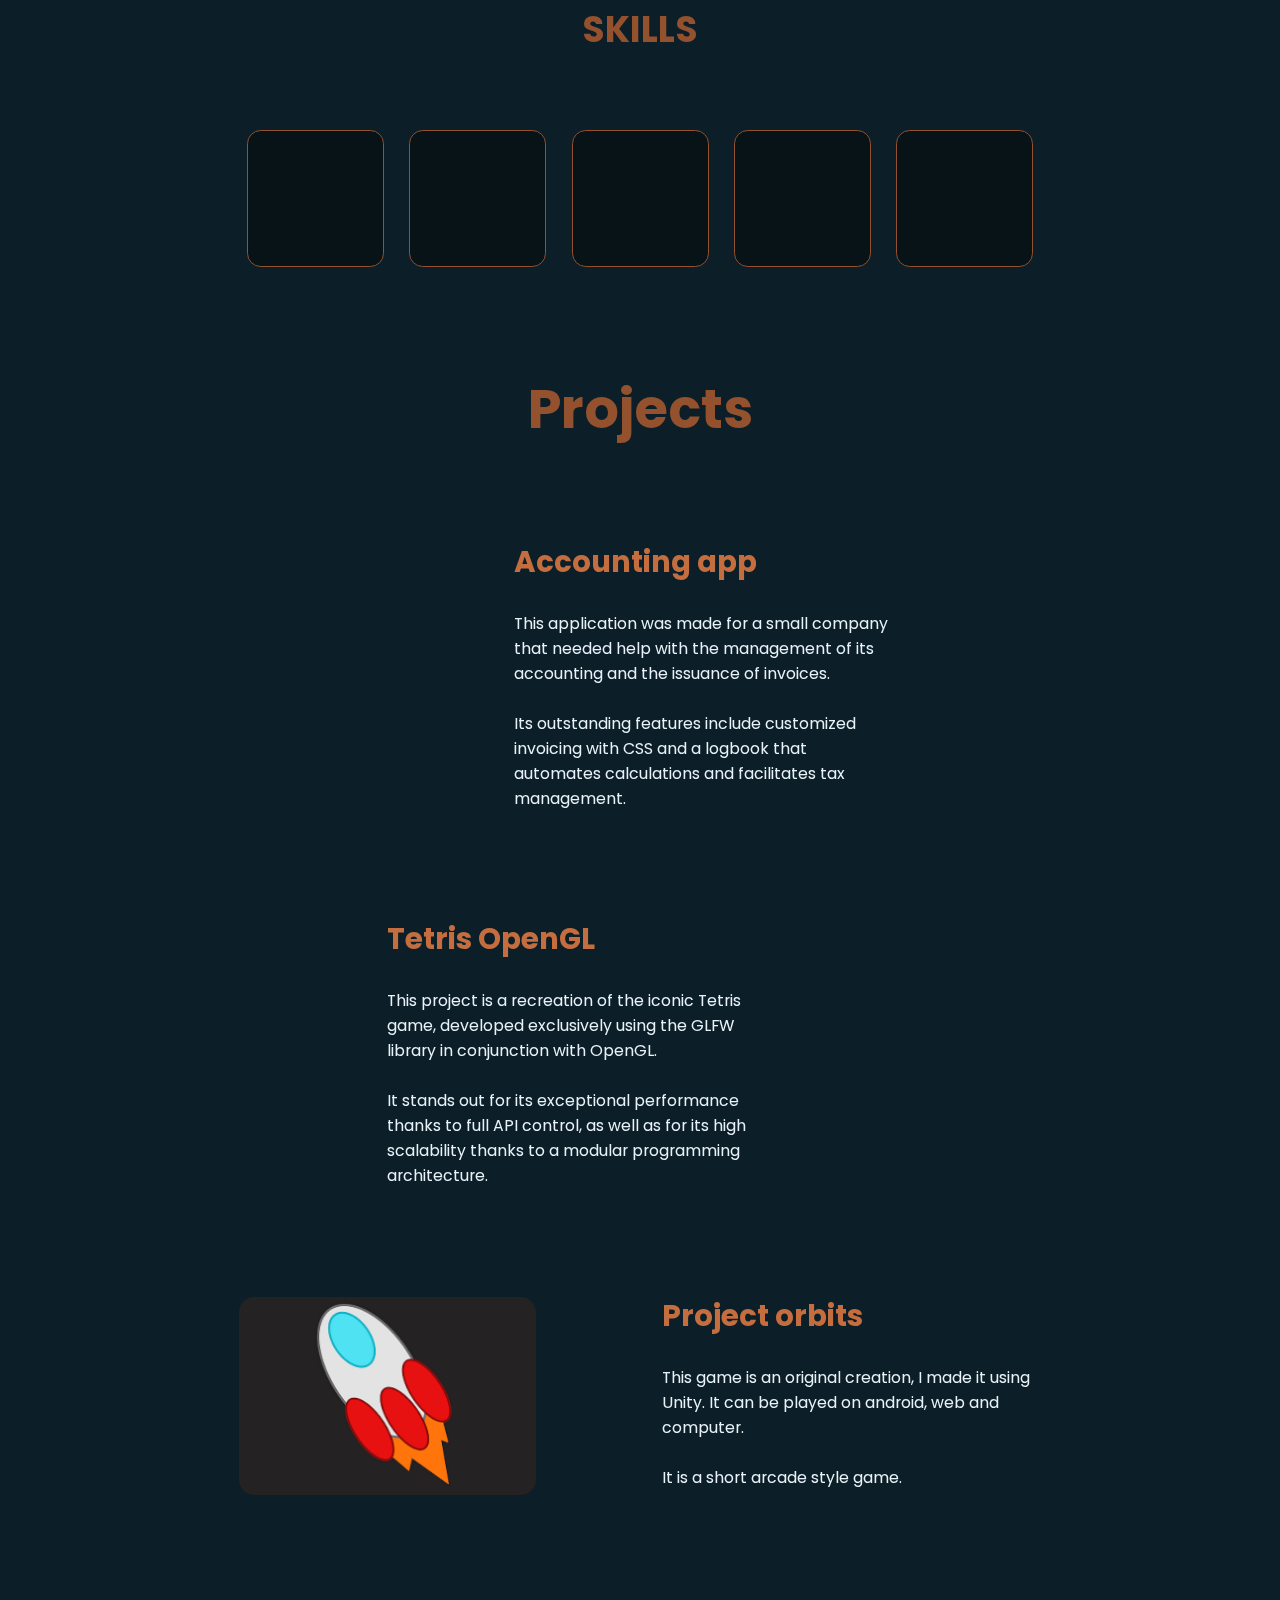
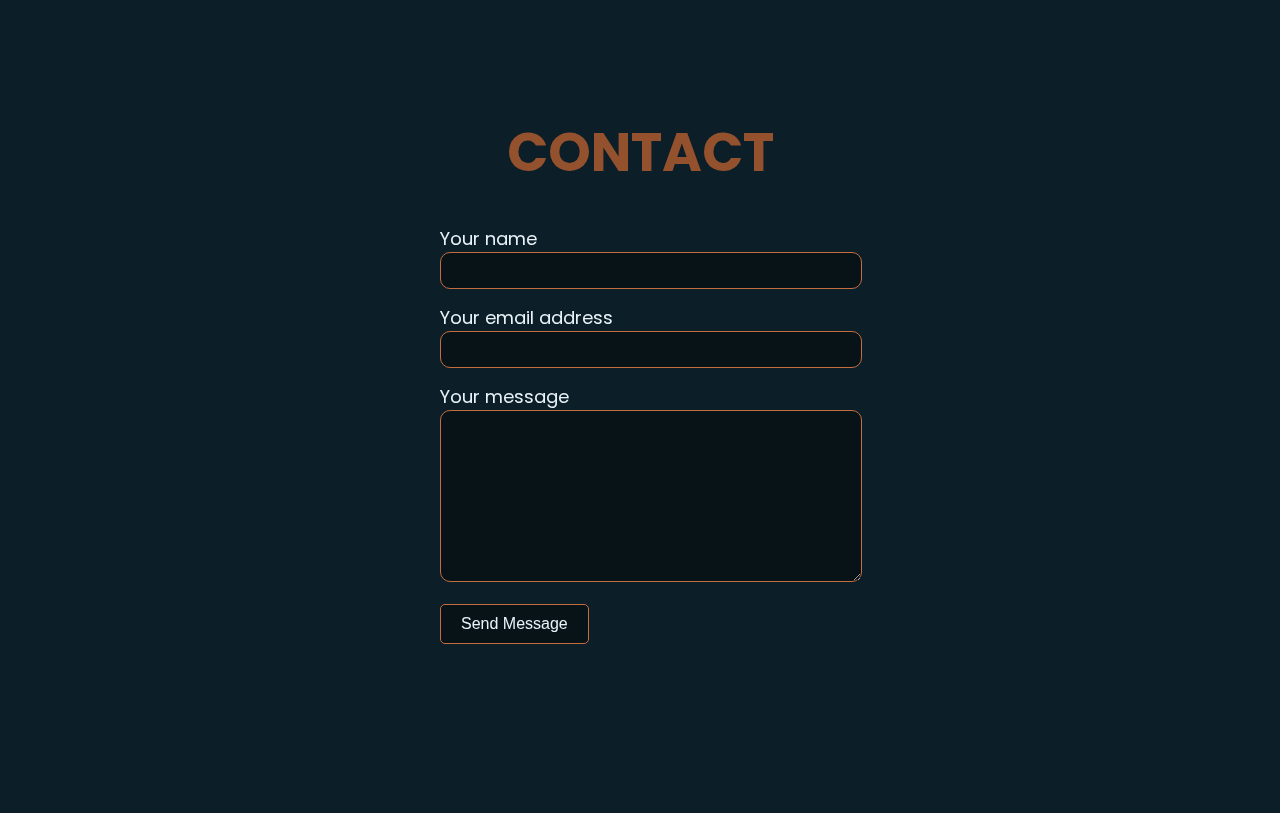
==== commit 1dbafce9: "funcionamiento del espaciado entre skills y proyectos" ====
--- a/index.html
+++ b/index.html
@@ -3,7 +3,7 @@
 <html>
 
 <head>
-    <meta charset="UTF-16">
+    <meta charset="UTF-8">
     <meta http-equiv="X-UA-Compatible" content="IE=edge">
     <meta name="viewport" content="width=device-width, initial-scale=1.0">
     <title>Pedro FM</title>
@@ -142,7 +142,7 @@
 
     <script src="code/animation.js"></script>
     <script src="code/buttonsActions.js"></script>
-    <script src="code/goToProyect.js"></script>
+    <script src="code/goToProyect.js"></script> 
 </body>
 
 </html>
--- a/style.css
+++ b/style.css
@@ -6,13 +6,11 @@
 --accent: #c46e40;
 */
 
-@import url('https://fonts.googleapis.com/css?family=Molle:700|Molle:400');
+@import url('https://fonts.googleapis.com/css?family=Poppins:700|Poppins:400');
 
 body {
-    font-family: 'Molle';
+    font-family: 'Poppins';
     font-weight: 400;
-    margin: 0px;
-    padding: 0px;
     background-color: #0c1e27;
 }
 
@@ -37,7 +35,6 @@
     top: 0;
     z-index: 10;
     backdrop-filter: blur(5px);
-    /* background-color: rgba(232, 242, 248, 0.01); */
 }
 
 .button_slide {
@@ -104,7 +101,6 @@
 */
 
 .about {
-    height: 60vh;
     top: 0px;
 }
 
@@ -158,9 +154,9 @@
 }
 
 #show_skills{
-    display: flex;
-    align-items: center;
-    justify-content: center;
+    align-items: center;
+    justify-content: center;
+    display: flex;
 }
 
 .skill{
@@ -169,9 +165,9 @@
     background-color: #081318;
     border: 1px solid #94512e;
     border-radius: 10%;
-    display: flex;
-    align-items: center;
-    justify-content: center;
+    align-items: center;
+    justify-content: center;
+    display: flex;
     margin: 1%;
 }
 
@@ -196,12 +192,11 @@
 */
 
 .proyects h2{
-    margin-top: 40vh;
+    margin-top: 10vh;
     text-align: center;
     color: #94512e;
     font-size: 6vh;
 }
-
 
 .proyect_card{
     margin-top: 10vh;
@@ -330,4 +325,4 @@
 
 #formulario_boton:hover {
     background-color: #010203; 
-}+}
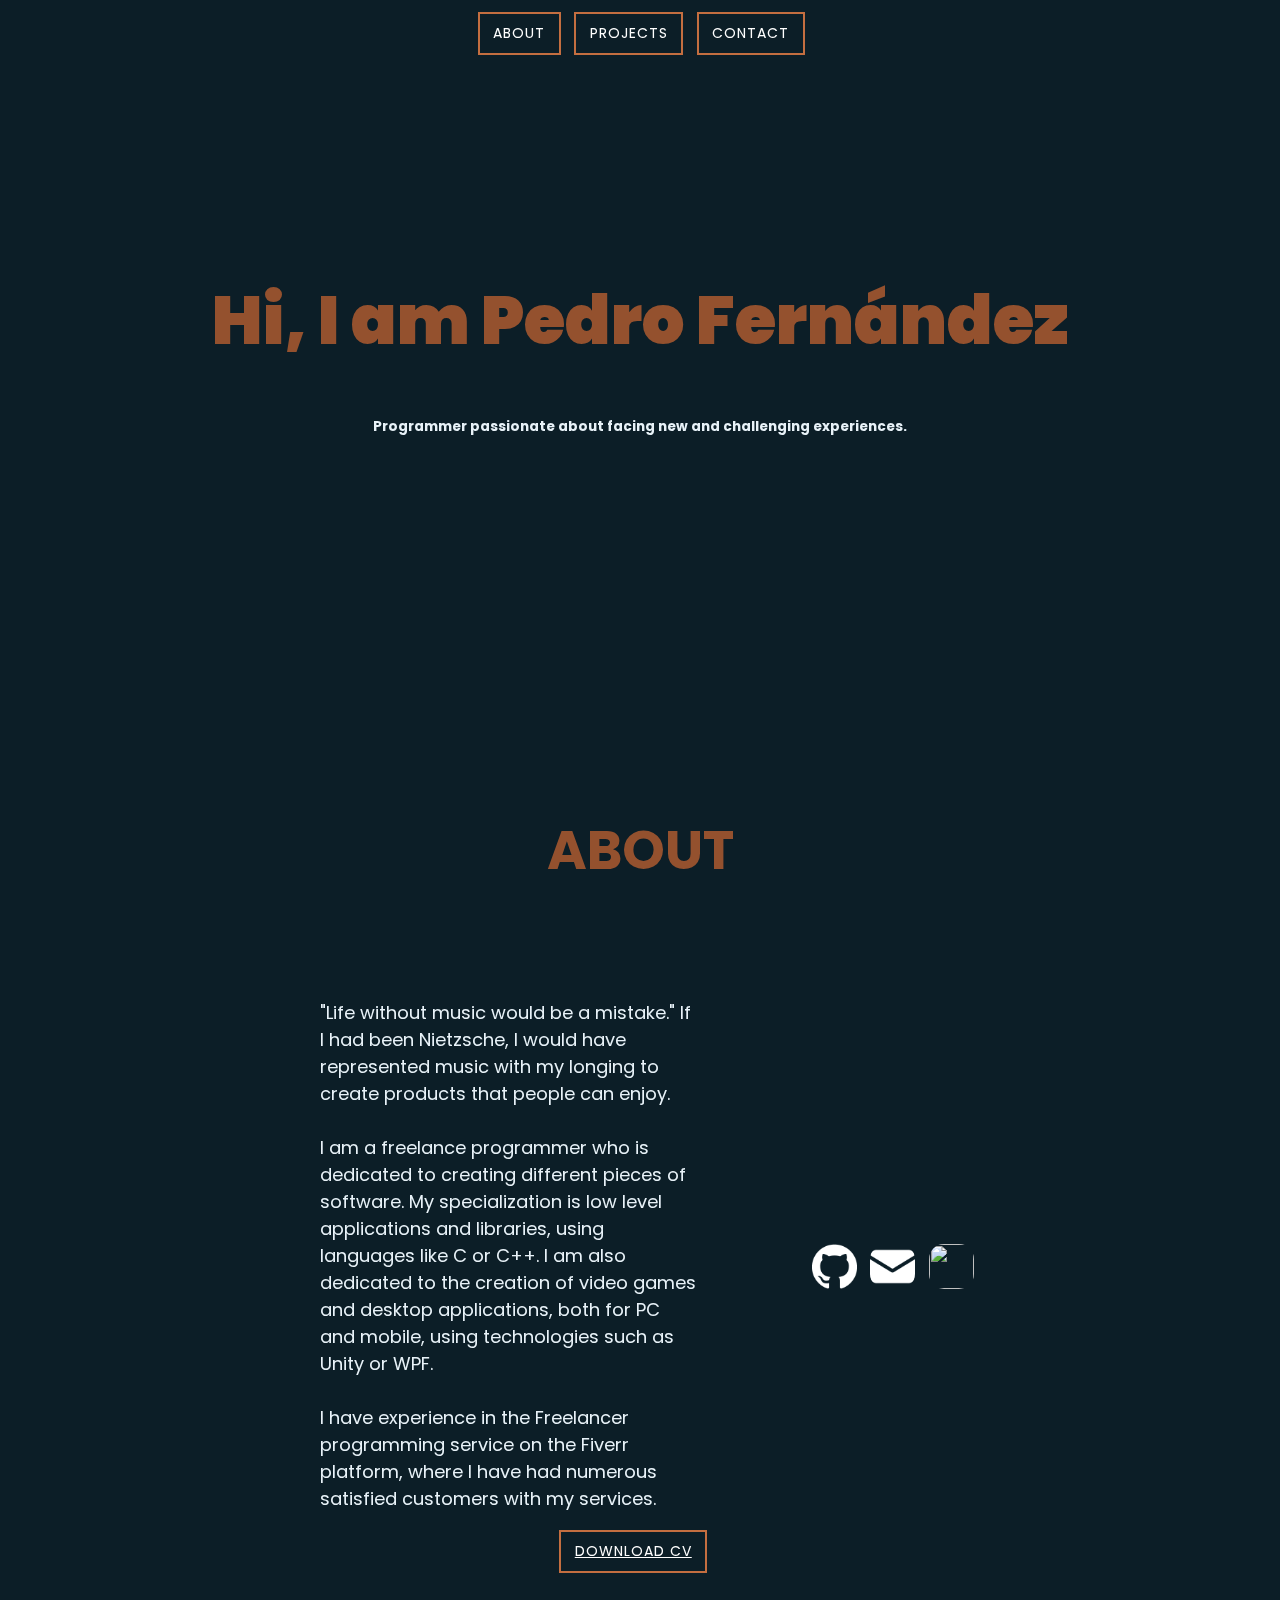
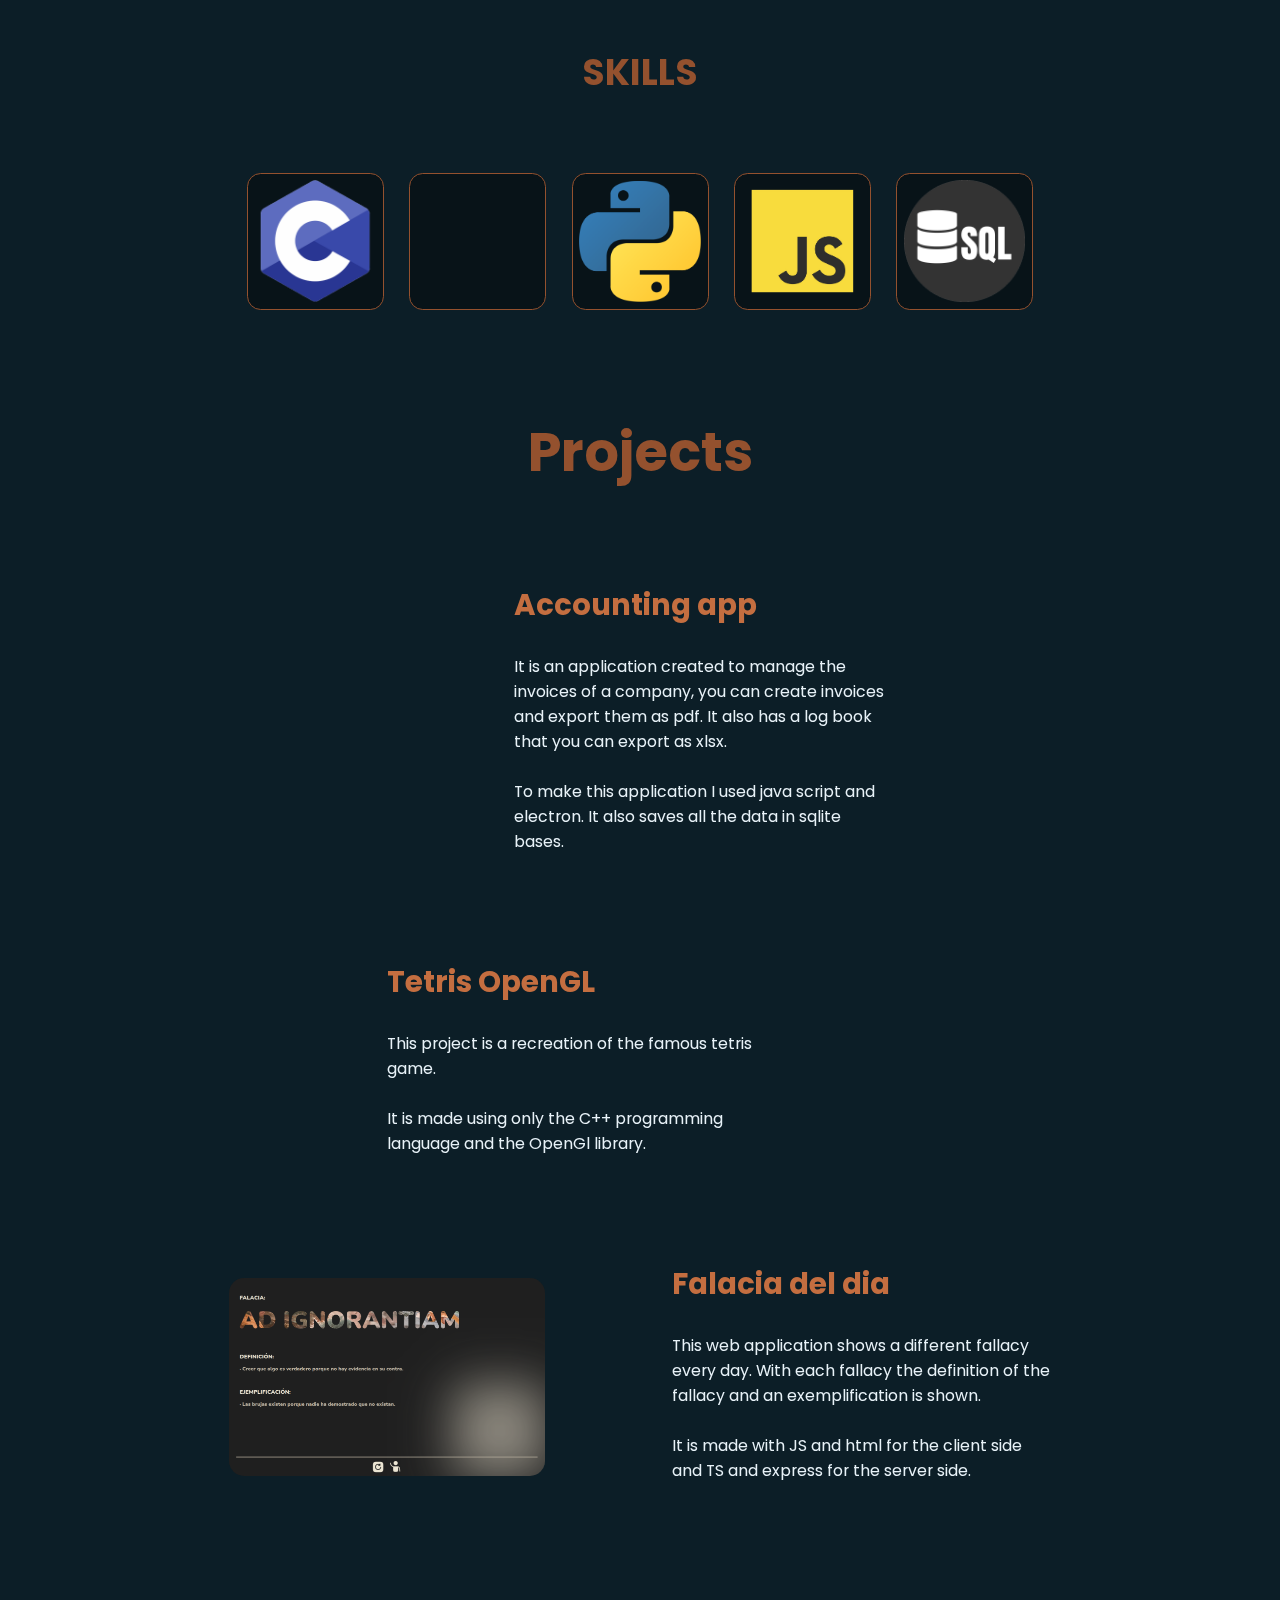
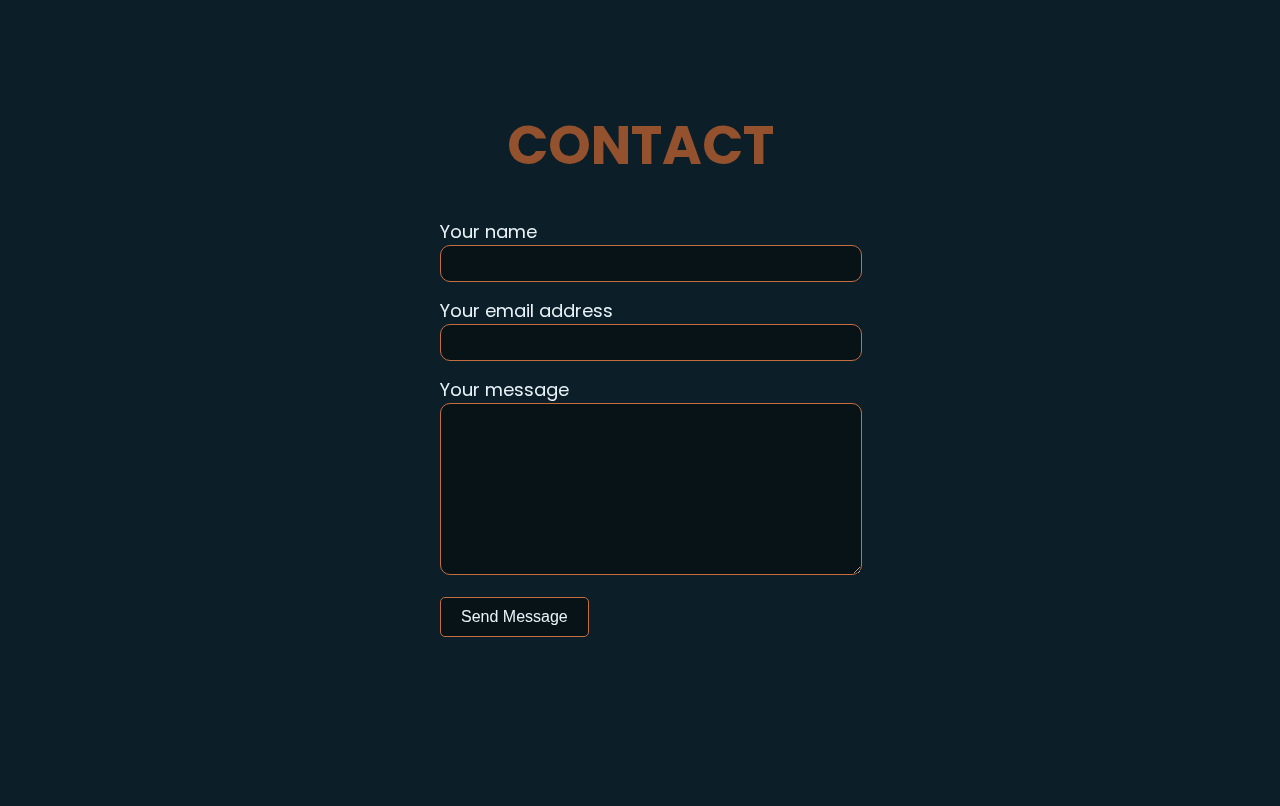
==== commit e9b37e55: "download cv" ====
--- a/index.html
+++ b/index.html
@@ -3,146 +3,149 @@
 <html>
 
 <head>
-    <meta charset="UTF-8">
-    <meta http-equiv="X-UA-Compatible" content="IE=edge">
-    <meta name="viewport" content="width=device-width, initial-scale=1.0">
-    <title>Pedro FM</title>
-    <link rel="stylesheet" href="style.css">
+  <meta charset="UTF-8">
+  <meta http-equiv="X-UA-Compatible" content="IE=edge">
+  <meta name="viewport" content="width=device-width, initial-scale=1.0">
+  <title>Pedro FM</title>
+  <link rel="stylesheet" href="style.css">
 </head>
 
 <body lang="es">
-    <header id="top_nav">
-        <div class="button_slide slide_left" id="about_btn">ABOUT</div>
-        <div class="button_slide slide_left" id="proyectos_btn">PROJECTS</div>
-        <div class="button_slide slide_left" id="contact_btn">CONTACT</div>
-    </header>
-    <canvas id="background_effect" width="2144" height="414"></canvas>
-    <section class="recepcion">
-        <h1 id="recepcion_nombre">Hi, I am Pedro Fernández</h1>
-        <h4 id="recepcion_presentacion"> Freelance programmer with experience developing multiplatform applications and
-            videogames </h4>
-    </section>
+  <header id="top_nav">
+    <div class="button_slide slide_left" id="about_btn">ABOUT</div>
+    <div class="button_slide slide_left" id="proyectos_btn">PROJECTS</div>
+    <div class="button_slide slide_left" id="contact_btn">CONTACT</div>
+  </header>
+  <canvas id="background_effect" width="2144" height="414"></canvas>
+  <section class="recepcion">
+    <h1 id="recepcion_nombre">Hi, I am Pedro Fernández</h1>
+    <h4 id="recepcion_presentacion"> Programmer passionate about facing new and challenging experiences. </h4>
+  </section>
 
-    <section class="about" id="about_part">
-        <h2>ABOUT</h2>
-        <div id="about_information">
-            <p>
-                "Life without music would be a mistake." If I had been Nietzsche, I would have represented music with my
-                longing to create products that people can enjoy.
-                <br><br>
-                I am a freelance programmer who is dedicated to creating different pieces of software. My specialization
-                is low level applications and libraries, using languages like C or C++. I am also dedicated to the
-                creation of video games and desktop applications, both for PC and mobile, using technologies such as
-                Unity or WPF.
-                <br><br>
-                I have experience in the Freelancer programming service on the Fiverr platform, where I have had
-                numerous satisfied customers with my services.
-            </p>
-            <div id="about_rigth">
-                <img src="resources/profile_foto.jpg" alt="">
-                <div id="social_media">
-                    <a href="https://github.com/pedrofmu" target="_blank"><img src="resources/githubICON.png"
-                            alt=""></a>
-                    <a href="mailto:contacto@pedrofm.dev" target="_blank"> <img src="resources/mailICON.png" alt=""></a>
-                    <a href="https://es.fiverr.com/pedrofernndezmu" target="_blank"> <img src="resources/fiverrICON.png" alt=""></a>
-                </div>
-            </div>
+  <section class="about" id="about_part">
+    <h2>ABOUT</h2>
+    <div id="about_information">
+      <p>
+        "Life without music would be a mistake." If I had been Nietzsche, I would have represented music with my
+        longing to create products that people can enjoy.
+        <br><br>
+        I am a freelance programmer who is dedicated to creating different pieces of software. My specialization
+        is low level applications and libraries, using languages like C or C++. I am also dedicated to the
+        creation of video games and desktop applications, both for PC and mobile, using technologies such as
+        Unity or WPF.
+        <br><br>
+        I have experience in the Freelancer programming service on the Fiverr platform, where I have had
+        numerous satisfied customers with my services.
+      </p>
+      <div id="about_rigth">
+        <img src="resources/profile_foto.jpg" alt="">
+        <div id="social_media">
+          <a href="https://github.com/pedrofmu" target="_blank"><img src="resources/githubICON.png" alt=""></a>
+          <a href="mailto:contacto@pedrofm.dev" target="_blank"> <img src="resources/mailICON.png" alt=""></a>
+          <a href="https://es.fiverr.com/pedrofernndezmu" target="_blank"> <img src="resources/fiverrICON.png"
+              alt=""></a>
         </div>
-        <h5>SKILLS</h5>
-        <div id="show_skills">
-            <div class="skill">
-                <img src="resources/wpfICON.png" alt="">
-            </div>
-            <div class="skill">
-                <img src="resources/cppICON.png" alt="">
-            </div>
-            <div class="skill">
-                <img src="resources/unityICON.png" alt="">
-            </div>
-            <div class="skill">
-                <img src="resources/CsharpIcon.png" alt="">
-            </div>
-            <div class="skill">
-                <img src="resources/openGLICON.png" alt="">
-            </div>
+      </div>
+    </div>
+    <div id="download_cv">
+      <a class="button_slide slide_left" href="resources/curriculum-vitae.pdf" download>DOWNLOAD CV</a>
+    </div>
+    <h5>SKILLS</h5>
+    <div id="show_skills">
+
+      <div class="skill">
+        <img src="resources/cICON.png" alt="">
+      </div>
+      <div class="skill">
+        <img src="resources/cppICON.png" alt="">
+      </div>
+      <div class="skill">
+        <img src="resources/pythonICON.png" alt="">
+      </div>
+      <div class="skill">
+        <img src="resources/jsICON.png" alt="">
+      </div>
+      <div class="skill">
+        <img src="resources/sqlICON.png" alt="">
+      </div>
+    </div>
+  </section>
+
+  <section class="proyects" id="proyectos_part">
+    <h2>Projects</h2>
+    <div class="proyects_container">
+      <div class="proyect_card">
+        <div id="proyect_image">
+          <img src="resources/accountingApp.png" alt="" id="proyect_1">
         </div>
-    </section>
+        <div id="proyect_text">
+          <h4>Accounting app</h4>
+          <p>It is an application created to manage the invoices of a company, you can create invoices and export them
+            as pdf. It also has a log book that you can export as xlsx.
+            <br><br>
+            To make this application I used java script and electron. It also saves all the data in sqlite bases.
+          </p>
+        </div>
+      </div>
+      <div class="proyect_card">
+        <div id="proyect_text">
+          <h4>Tetris OpenGL</h4>
+          <p>This project is a recreation of the famous tetris game.
+            <br><br>
+            It is made using only the C++ programming language and the OpenGl library.
+          </p>
+        </div>
+        <div id="proyect_image">
+          <img src="resources/tetrisOpenGL.png" alt="" id="proyect_2">
+        </div>
+      </div>
+      <div class="proyect_card">
+        <div id="proyect_image">
+          <img src="resources/falaciaDelDia.png" alt="" id="proyect_3">
+        </div>
+        <div id="proyect_text">
+          <h4>Falacia del dia</h4>
+          <p>This web application shows a different fallacy every day. With each fallacy the definition of the fallacy
+            and an exemplification is shown.
+            <br><br>
+            It is made with JS and html for the client side and TS and express for the server side.
+          </p>
+        </div>
+      </div>
+    </div>
+  </section>
+  <section class="contacto" id="contact_part">
+    <h2>CONTACT</h2>
+    <form name="contact" method="POST" id="formulario" netlify>
+      <div class=" formulario_grupo">
+        <label for="Name" class="formularo_label">Your name</label>
+        <div class="formulario_input">
+          <input type="text" id="Name" name="Name" required>
+        </div>
+      </div>
 
-    <section class="proyects" id="proyectos_part">
-        <h2>Projects</h2>
-        <div class="proyects_container">
-            <div class="proyect_card">
-                <div id="proyect_image">
-                    <img src="resources/accountingApp.png" alt="" id="proyect_1">
-                </div>
-                <div id="proyect_text">
-                    <h4>Accounting app</h4>
-                    <p>This application was made for a small company that needed help with the management of its
-                        accounting and the issuance of invoices. <br><br>Its outstanding features include customized
-                        invoicing with CSS and a logbook that automates calculations and facilitates tax management.
-                    </p>
-                </div>
-            </div>
-            <div class="proyect_card">
-                <div id="proyect_text">
-                    <h4>Tetris OpenGL</h4>
-                    <p>This project is a recreation of the iconic Tetris game, developed exclusively using the GLFW
-                        library in conjunction with OpenGL.
-                        <br><br>It stands out for its exceptional performance thanks to full API control, as well as for
-                        its high scalability thanks to a modular programming architecture.
-                    </p>
-                </div>
-                <div id="proyect_image">
-                    <img src="resources/tetrisOpenGL.png" alt="" id="proyect_2">
-                </div>
-            </div>
-            <div class="proyect_card">
-                <div id="proyect_image">
-                    <img src="resources/projectoOrbits.png" alt="" id="proyect_3">
-                </div>
-                <div id="proyect_text">
-                    <h4>Project orbits</h4>
-                    <p>This game is an original creation, I made it using Unity. It can be played on android, web and
-                        computer.
-                        <br><br>
-                        It is a short arcade style game.
-                    </p>
-                </div>
-            </div>
+      <div class="formulario_grupo">
+        <label for="Email" class="formularo_label">Your email address</label>
+        <div class="formulario_input">
+          <input type="email" id="Email" name="Email" required>
         </div>
-    </section>
-    <section class="contacto" id="contact_part">
-        <h2>CONTACT</h2>
-        <form name="contact" method="POST" id="formulario" netlify>
-            <div class=" formulario_grupo">
-                <label for="Name" class="formularo_label">Your name</label>
-                <div class="formulario_input">
-                    <input type="text" id="Name" name="Name" required>
-                </div>
-            </div>
+      </div>
 
-            <div class="formulario_grupo">
-                <label for="Email" class="formularo_label">Your email address</label>
-                <div class="formulario_input">
-                    <input type="email" id="Email" name="Email" required>
-                </div>
-            </div>
+      <div class="formulario_grupo">
+        <label for="Message" class="formularo_label">Your message</label>
+        <div class="formulario_input">
+          <textarea id="Message" name="Message" rows="10" maxlength="5000" required></textarea>
+        </div>
+      </div>
 
-            <div class="formulario_grupo">
-                <label for="Message" class="formularo_label">Your message</label>
-                <div class="formulario_input">
-                    <textarea id="Message" name="Message" rows="10" maxlength="5000" required></textarea>
-                </div>
-            </div>
+      <button type="submit" id="formulario_boton">Send Message</button>
+      </div>
+    </form>
+  </section>
 
-            <button type="submit" id="formulario_boton">Send Message</button>
-            </div>
-        </form>
-    </section>
-
-    <script src="code/animation.js"></script>
-    <script src="code/buttonsActions.js"></script>
-    <script src="code/goToProyect.js"></script> 
+  <script src="code/animation.js"></script>
+  <script src="code/buttonsActions.js"></script>
+  <script src="code/goToProyect.js"></script>
 </body>
 
 </html>
--- a/style.css
+++ b/style.css
@@ -9,14 +9,14 @@
 @import url('https://fonts.googleapis.com/css?family=Poppins:700|Poppins:400');
 
 body {
-    font-family: 'Poppins';
-    font-weight: 400;
-    background-color: #0c1e27;
+  font-family: 'Poppins';
+  font-weight: 400;
+  background-color: #0c1e27;
 }
 
 
 ::-webkit-scrollbar {
-    display: none;
+  display: none;
 }
 
 /* 
@@ -24,43 +24,43 @@
 */
 
 #top_nav {
-    width: 100%;
-    height: 7.5vh;
-    box-sizing: border-box;
-    padding: 10px;
-    display: flex;
-    align-items: center;
-    justify-content: center;
-    position: fixed;
-    top: 0;
-    z-index: 10;
-    backdrop-filter: blur(5px);
+  width: 100%;
+  height: 7.5vh;
+  box-sizing: border-box;
+  padding: 10px;
+  display: flex;
+  align-items: center;
+  justify-content: center;
+  position: fixed;
+  top: 0;
+  z-index: 10;
+  backdrop-filter: blur(5px);
 }
 
 .button_slide {
-    background-color: #0c1e27;
-    color: #FFF;
-    margin-right: 1.5vh;
-    border: 2px solid #c46e40;
-    padding: 1vh 1.5vh;
-    display: inline-block;
-    font-size: 14px;
-    letter-spacing: 1px;
-    cursor: pointer;
-    box-shadow: inset 0 0 0 0 #c46e40;
-    -webkit-transition: ease-out 0.25s;
-    -moz-transition: ease-out 0.25s;
-    transition: ease-out 0.35s;
+  background-color: #0c1e27;
+  color: #FFF;
+  margin-right: 1.5vh;
+  border: 2px solid #c46e40;
+  padding: 1vh 1.5vh;
+  display: inline-block;
+  font-size: 14px;
+  letter-spacing: 1px;
+  cursor: pointer;
+  box-shadow: inset 0 0 0 0 #c46e40;
+  -webkit-transition: ease-out 0.25s;
+  -moz-transition: ease-out 0.25s;
+  transition: ease-out 0.35s;
 }
 
 .slide_left:hover {
-    box-shadow: inset 0 0 0 50px #c46e40;
+  box-shadow: inset 0 0 0 50px #c46e40;
 }
 
 #outer {
-    width: 364px;
-    margin: 50px auto 0 auto;
-    text-align: center;
+  width: 364px;
+  margin: 50px auto 0 auto;
+  text-align: center;
 }
 
 
@@ -69,31 +69,32 @@
 */
 
 .recepcion {
-    text-align: center;
-    margin-top: 0px;
-    height: 55vh;
-    position: relative;
+  text-align: center;
+  margin-top: 0px;
+  height: 55vh;
+  position: relative;
 }
 
 #background_effect {
-    position:fixed;
-    top: 0;
-    left: 0;
-    z-index: -1;
-    margin-bottom: 0px;
-    transition: opacity 0.5s ease; /* Duración de la transición y curva de aceleración */
+  position: fixed;
+  top: 0;
+  left: 0;
+  z-index: -1;
+  margin-bottom: 0px;
+  transition: opacity 0.5s ease;
+  /* Duración de la transición y curva de aceleración */
 }
 
 #recepcion_nombre {
-    color: #94512e;
-    margin-top: 30vh;
-    font-weight: 900;
-    font-size: 7.5vh;
+  color: #94512e;
+  margin-top: 30vh;
+  font-weight: 900;
+  font-size: 7.5vh;
 }
 
 #recepcion_presentacion {
-    color: #e8f2f8;
-    font-size: 1.5vh;
+  color: #e8f2f8;
+  font-size: 1.5vh;
 }
 
 /*
@@ -101,164 +102,171 @@
 */
 
 .about {
-    top: 0px;
-}
-
-.about h2{
+  top: 0px;
+}
+
+.about h2 {
+  text-align: center;
+  color: #94512e;
+  font-size: 6vh;
+}
+
+#about_information {
+  margin-top: 10vh;
+  justify-content: center;
+  align-items: center;
+  display: flex;
+}
+
+#about_information p {
+  font-size: 2vh;
+  margin-right: 10%;
+  color: #e8f2f8;
+  width: 30%;
+}
+
+#about_information img {
+  height: 30vh;
+  border-radius: 15px;
+}
+
+#social_media {
+  display: flex;
+  justify-content: center;
+  gap: 10%;
+}
+
+#social_media img {
+  margin-top: 0.5vh;
+  width: 5vh;
+  height: 5vh;
+  color: #e8f2f8;
+}
+
+#social_media img:hover {
+  filter: blur(1px);
+}
+
+.about h5 {
+  margin-top: 8vh;
+  text-align: center;
+  color: #94512e;
+  font-size: 4vh;
+}
+
+#download_cv {
+  text-align: center;
+}
+
+#show_skills {
+  align-items: center;
+  justify-content: center;
+  display: flex;
+}
+
+.skill {
+  width: 15vh;
+  height: 15vh;
+  background-color: #081318;
+  border: 1px solid #94512e;
+  border-radius: 10%;
+  align-items: center;
+  justify-content: center;
+  display: flex;
+  margin: 1%;
+}
+
+.skill img {
+  width: 90%;
+}
+
+
+
+@media (max-width: 900px) {
+  #about_information img {
+    display: none;
+  }
+
+  #about_information p {
+    margin-left: 5%;
+    width: 100%;
     text-align: center;
-    color: #94512e;
-    font-size: 6vh;
-}
-
-#about_information{
-    margin-top: 10vh;
-    justify-content: center;
-    align-items: center;
-    display: flex;
-}
-
-#about_information p{
-    font-size: 2vh;
-    margin-right: 10%;
-    color: #e8f2f8;
-    width: 30%;
-}
-
-#about_information img{
-    height: 30vh;
-    border-radius: 15px;
-}
-
-#social_media{
-    display: flex;
-    justify-content: center;
-    gap: 10%;
-}
-
-#social_media img{
-    margin-top: 0.5vh;
-    width: 5vh;
-    height: 5vh;
-    color: #e8f2f8;
-}
-
-#social_media img:hover{
-    filter: blur(1px);
-}
-
-.about h5{
-    margin-top: 8vh;
-    text-align: center;
-    color: #94512e;
-    font-size: 4vh;
-}
-
-#show_skills{
-    align-items: center;
-    justify-content: center;
-    display: flex;
-}
-
-.skill{
-    width: 15vh;
-    height: 15vh;
-    background-color: #081318;
-    border: 1px solid #94512e;
-    border-radius: 10%;
-    align-items: center;
-    justify-content: center;
-    display: flex;
-    margin: 1%;
-}
-
-.skill img{
-    width: 90%;
-}
-
-
-@media (max-width: 900px) {
-    #about_information img {
-      display: none;
-    }
-    #about_information p{
-        margin-left: 5%;
-        width: 100%;
-        text-align: center;
-    }
+  }
 }
 
 /*
 ----------Proyects section----------
 */
 
-.proyects h2{
-    margin-top: 10vh;
-    text-align: center;
-    color: #94512e;
-    font-size: 6vh;
-}
-
-.proyect_card{
-    margin-top: 10vh;
-    justify-content: center;
-    align-items: center;
+.proyects h2 {
+  margin-top: 10vh;
+  text-align: center;
+  color: #94512e;
+  font-size: 6vh;
+}
+
+.proyect_card {
+  margin-top: 10vh;
+  justify-content: center;
+  align-items: center;
+  display: flex;
+  gap: 10%;
+}
+
+.proyect_card img {
+  height: 22vh;
+  border-radius: 15px;
+  -webkit-transform: scale(1);
+  transform: scale(1);
+  -webkit-transition: .2s ease-in-out;
+  transition: .2s ease-in-out;
+}
+
+.proyect_card img:hover {
+  -webkit-transform: scale(1.1);
+  transform: scale(1.1);
+  box-shadow: 0px 0px 11px #e8f2f8;
+}
+
+#proyect_text {
+  color: #e8f2f8;
+  width: 30%;
+  margin-top: 0px;
+}
+
+#proyect_text h4 {
+  font-size: 3.25vh;
+  margin-top: 0px;
+  margin-bottom: 3vh;
+  color: #c46e40;
+}
+
+#proyect_text p {
+  font-size: 1.75vh;
+  margin-top: 0px;
+  color: #e8f2f8;
+}
+
+@media (max-width: 900px) {
+  #proyect_text {
+    width: fit-content;
+    margin-left: 25px;
+  }
+
+  #proyect_text p {
+    display: none;
+  }
+
+  .proyect_card {
     display: flex;
-    gap: 10%;
-}
-
-.proyect_card img{
-    height: 22vh;
-    border-radius: 15px;
-    -webkit-transform: scale(1);
-	transform: scale(1);
-	-webkit-transition: .2s ease-in-out;
-	transition: .2s ease-in-out;
-}
-
-.proyect_card img:hover {
-    -webkit-transform: scale(1.1);
-    transform: scale(1.1);
-    box-shadow: 0px 0px 11px #e8f2f8;
-}
-
-#proyect_text{
-    color: #e8f2f8;
-    width: 30%;
-    margin-top: 0px;
-}
-
-#proyect_text h4{
-    font-size: 3.25vh;
-    margin-top: 0px;
-    margin-bottom: 3vh;
-    color: #c46e40;
-}
-
-#proyect_text p{
-    font-size: 1.75vh;
-    margin-top: 0px;
-    color: #e8f2f8;
-}
-
-@media (max-width: 900px) {
-    #proyect_text{
-        width: fit-content;
-        margin-left: 25px;
-    }
-    #proyect_text p{
-        display: none;
-    }
-
-    .proyect_card{
-        display: flex;
-        gap: 0%;
-        margin: 10%;
-        margin-top: 125px;
-    }
-
-    .proyect_card img{
-        height:  100px;
-    }
+    gap: 0%;
+    margin: 10%;
+    margin-top: 125px;
+  }
+
+  .proyect_card img {
+    height: 100px;
+  }
 }
 
 /*
@@ -266,63 +274,65 @@
 */
 
 .contacto {
-    display: flex;
-    flex-direction: column;
-    justify-content: center;
-    align-items: center;
-    height: 100vh;
-    margin-top: 0;
+  display: flex;
+  flex-direction: column;
+  justify-content: center;
+  align-items: center;
+  height: 100vh;
+  margin-top: 0;
 }
 
 .contacto h2 {
-    text-align: center;
-    color: #94512e; 
-    font-size: 6vh;
-    margin-bottom: 2rem; 
+  text-align: center;
+  color: #94512e;
+  font-size: 6vh;
+  margin-bottom: 2rem;
 }
 
 #formulario {
-    width: 70%;
-    max-width: 400px;
+  width: 70%;
+  max-width: 400px;
 }
 
 .formulario_grupo {
-    margin-bottom: 15px;
+  margin-bottom: 15px;
 }
 
 .formularo_label {
-    display: block;
-    font-size: 2vh;
-    color: #e8f2f8; 
+  display: block;
+  font-size: 2vh;
+  color: #e8f2f8;
 }
 
 .formulario_input {
-    position: relative;
-}
-
-#Name, #Email, #Message {
-    width: 100%; 
-    padding: 10px;
-    border: 1px solid #c46e40;
-    border-radius: 10px;
-    background-color: #081318;
-    color: #e8f2f8;
+  position: relative;
+}
+
+#Name,
+#Email,
+#Message {
+  width: 100%;
+  padding: 10px;
+  border: 1px solid #c46e40;
+  border-radius: 10px;
+  background-color: #081318;
+  color: #e8f2f8;
 }
 
 textarea {
-    resize: vertical;
+  resize: vertical;
 }
 
 #formulario_boton {
-    background-color: #081318; 
-    border: 1px solid #c46e40;
-    color: #e8f2f8;
-    padding: 10px 20px;
-    border-radius: 5px;
-    font-size: 1rem;
-    cursor: pointer;
+  background-color: #081318;
+  border: 1px solid #c46e40;
+  color: #e8f2f8;
+  padding: 10px 20px;
+  border-radius: 5px;
+  font-size: 1rem;
+  cursor: pointer;
 }
 
 #formulario_boton:hover {
-    background-color: #010203; 
-}
+  background-color: #010203;
+}
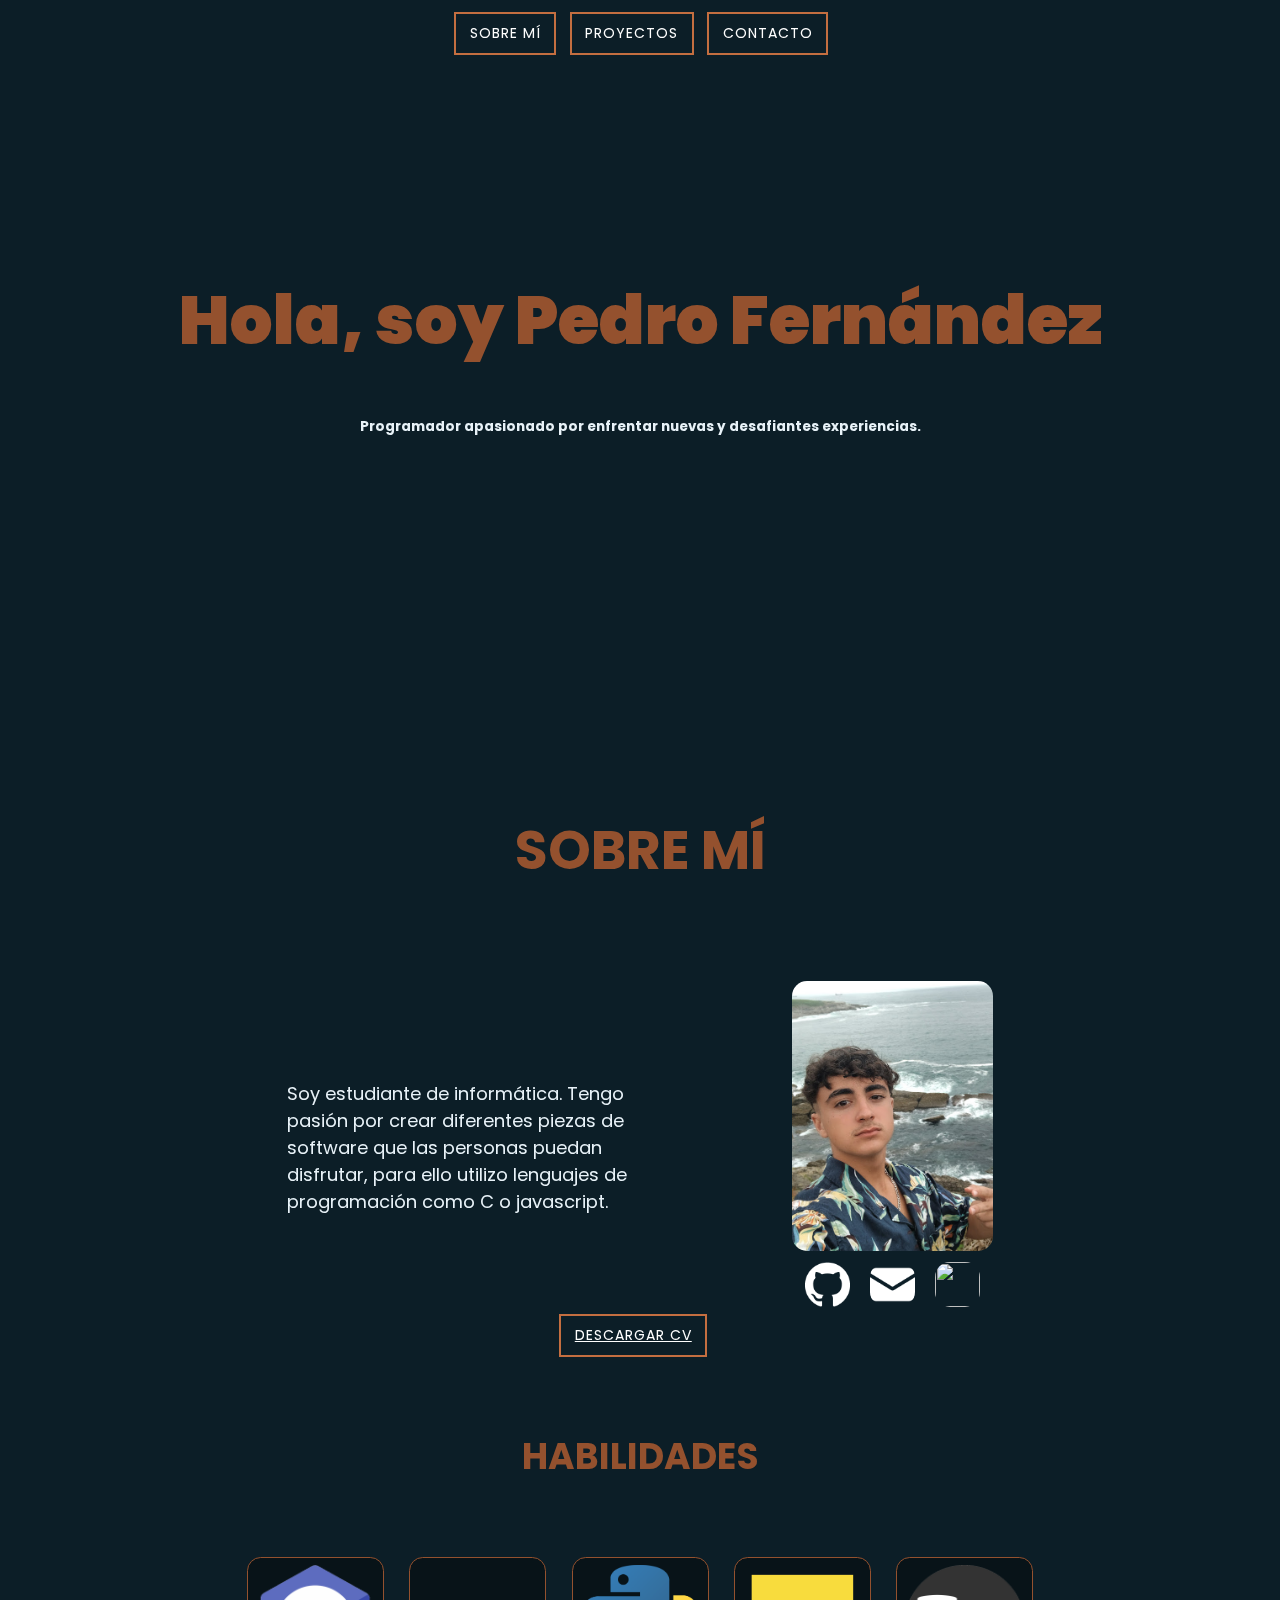
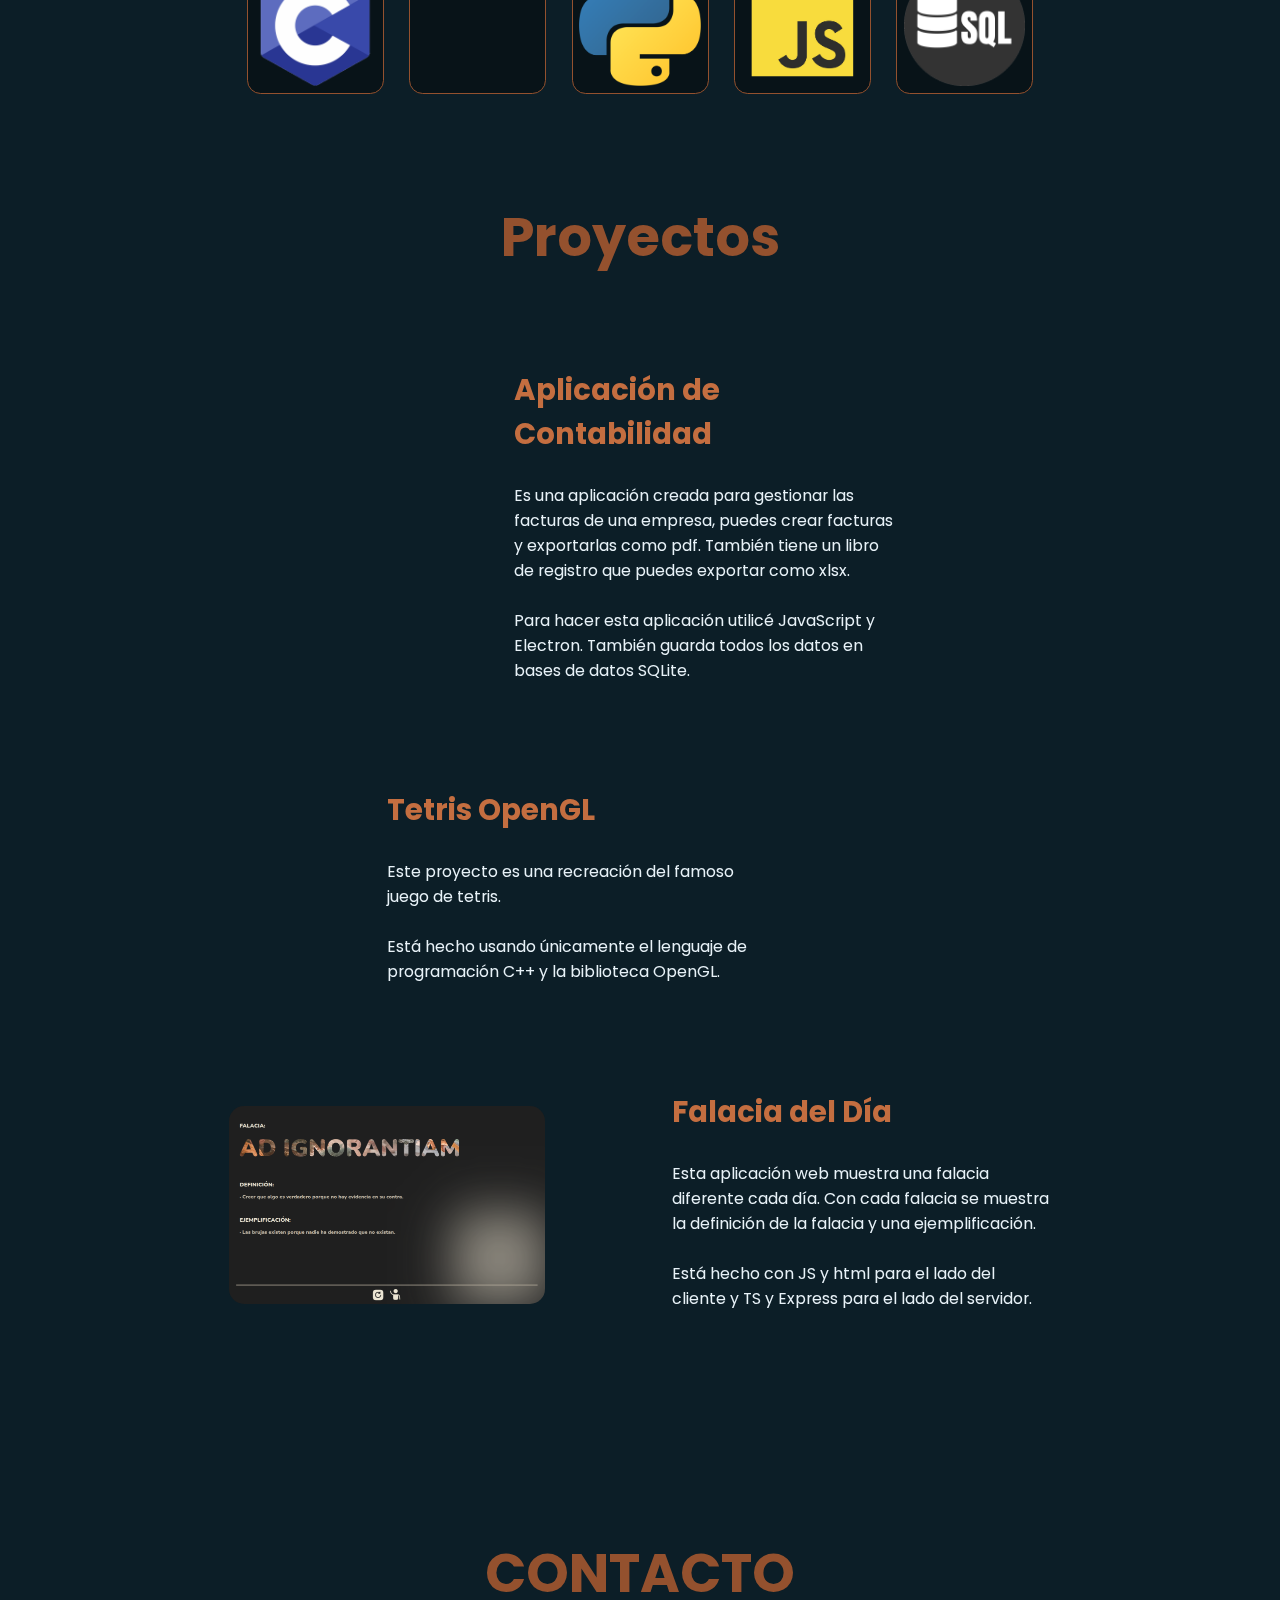
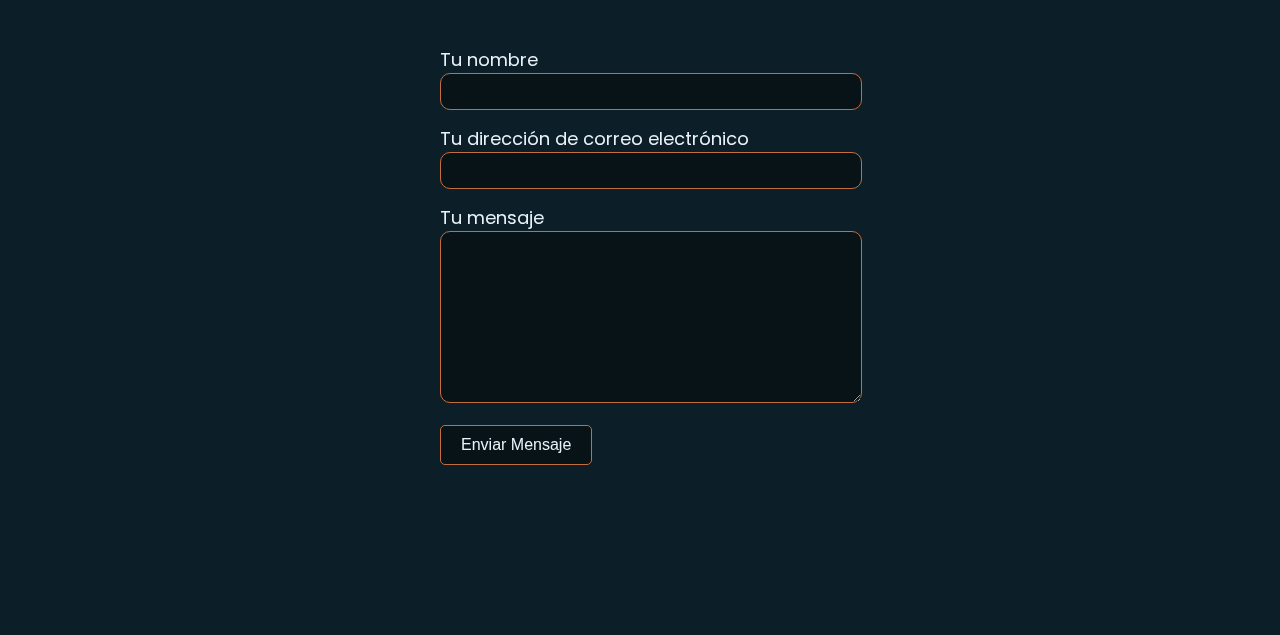
==== commit d2eb3d12: "update photo" ====
--- a/index.html
+++ b/index.html
@@ -12,30 +12,22 @@
 
 <body lang="es">
   <header id="top_nav">
-    <div class="button_slide slide_left" id="about_btn">ABOUT</div>
-    <div class="button_slide slide_left" id="proyectos_btn">PROJECTS</div>
-    <div class="button_slide slide_left" id="contact_btn">CONTACT</div>
+    <div class="button_slide slide_left" id="about_btn">SOBRE MÍ</div>
+    <div class="button_slide slide_left" id="proyectos_btn">PROYECTOS</div>
+    <div class="button_slide slide_left" id="contact_btn">CONTACTO</div>
   </header>
   <canvas id="background_effect" width="2144" height="414"></canvas>
   <section class="recepcion">
-    <h1 id="recepcion_nombre">Hi, I am Pedro Fernández</h1>
-    <h4 id="recepcion_presentacion"> Programmer passionate about facing new and challenging experiences. </h4>
+    <h1 id="recepcion_nombre">Hola, soy Pedro Fernández</h1>
+    <h4 id="recepcion_presentacion"> Programador apasionado por enfrentar nuevas y desafiantes experiencias. </h4>
   </section>
 
   <section class="about" id="about_part">
-    <h2>ABOUT</h2>
+    <h2>SOBRE MÍ</h2>
     <div id="about_information">
       <p>
-        "Life without music would be a mistake." If I had been Nietzsche, I would have represented music with my
-        longing to create products that people can enjoy.
-        <br><br>
-        I am a freelance programmer who is dedicated to creating different pieces of software. My specialization
-        is low level applications and libraries, using languages like C or C++. I am also dedicated to the
-        creation of video games and desktop applications, both for PC and mobile, using technologies such as
-        Unity or WPF.
-        <br><br>
-        I have experience in the Freelancer programming service on the Fiverr platform, where I have had
-        numerous satisfied customers with my services.
+        Soy estudiante de informática. Tengo pasión por crear diferentes piezas de software que las personas puedan
+        disfrutar, para ello utilizo lenguajes de programación como C o javascript.
       </p>
       <div id="about_rigth">
         <img src="resources/profile_foto.jpg" alt="">
@@ -48,9 +40,9 @@
       </div>
     </div>
     <div id="download_cv">
-      <a class="button_slide slide_left" href="resources/curriculum-vitae.pdf" download>DOWNLOAD CV</a>
+      <a class="button_slide slide_left" href="resources/curriculum-vitae.pdf" download>DESCARGAR CV</a>
     </div>
-    <h5>SKILLS</h5>
+    <h5>HABILIDADES</h5>
     <div id="show_skills">
 
       <div class="skill">
@@ -72,27 +64,28 @@
   </section>
 
   <section class="proyects" id="proyectos_part">
-    <h2>Projects</h2>
+    <h2>Proyectos</h2>
     <div class="proyects_container">
       <div class="proyect_card">
         <div id="proyect_image">
           <img src="resources/accountingApp.png" alt="" id="proyect_1">
         </div>
         <div id="proyect_text">
-          <h4>Accounting app</h4>
-          <p>It is an application created to manage the invoices of a company, you can create invoices and export them
-            as pdf. It also has a log book that you can export as xlsx.
+          <h4>Aplicación de Contabilidad</h4>
+          <p>Es una aplicación creada para gestionar las facturas de una empresa, puedes crear facturas y exportarlas
+            como pdf. También tiene un libro de registro que puedes exportar como xlsx.
             <br><br>
-            To make this application I used java script and electron. It also saves all the data in sqlite bases.
+            Para hacer esta aplicación utilicé JavaScript y Electron. También guarda todos los datos en bases de datos
+            SQLite.
           </p>
         </div>
       </div>
       <div class="proyect_card">
         <div id="proyect_text">
           <h4>Tetris OpenGL</h4>
-          <p>This project is a recreation of the famous tetris game.
+          <p>Este proyecto es una recreación del famoso juego de tetris.
             <br><br>
-            It is made using only the C++ programming language and the OpenGl library.
+            Está hecho usando únicamente el lenguaje de programación C++ y la biblioteca OpenGL.
           </p>
         </div>
         <div id="proyect_image">
@@ -104,41 +97,41 @@
           <img src="resources/falaciaDelDia.png" alt="" id="proyect_3">
         </div>
         <div id="proyect_text">
-          <h4>Falacia del dia</h4>
-          <p>This web application shows a different fallacy every day. With each fallacy the definition of the fallacy
-            and an exemplification is shown.
+          <h4>Falacia del Día</h4>
+          <p>Esta aplicación web muestra una falacia diferente cada día. Con cada falacia se muestra la definición de la
+            falacia y una ejemplificación.
             <br><br>
-            It is made with JS and html for the client side and TS and express for the server side.
+            Está hecho con JS y html para el lado del cliente y TS y Express para el lado del servidor.
           </p>
         </div>
       </div>
     </div>
   </section>
   <section class="contacto" id="contact_part">
-    <h2>CONTACT</h2>
+    <h2>CONTACTO</h2>
     <form name="contact" method="POST" id="formulario" netlify>
       <div class=" formulario_grupo">
-        <label for="Name" class="formularo_label">Your name</label>
+        <label for="Name" class="formularo_label">Tu nombre</label>
         <div class="formulario_input">
           <input type="text" id="Name" name="Name" required>
         </div>
       </div>
 
       <div class="formulario_grupo">
-        <label for="Email" class="formularo_label">Your email address</label>
+        <label for="Email" class="formularo_label">Tu dirección de correo electrónico</label>
         <div class="formulario_input">
           <input type="email" id="Email" name="Email" required>
         </div>
       </div>
 
       <div class="formulario_grupo">
-        <label for="Message" class="formularo_label">Your message</label>
+        <label for="Message" class="formularo_label">Tu mensaje</label>
         <div class="formulario_input">
           <textarea id="Message" name="Message" rows="10" maxlength="5000" required></textarea>
         </div>
       </div>
 
-      <button type="submit" id="formulario_boton">Send Message</button>
+      <button type="submit" id="formulario_boton">Enviar Mensaje</button>
       </div>
     </form>
   </section>
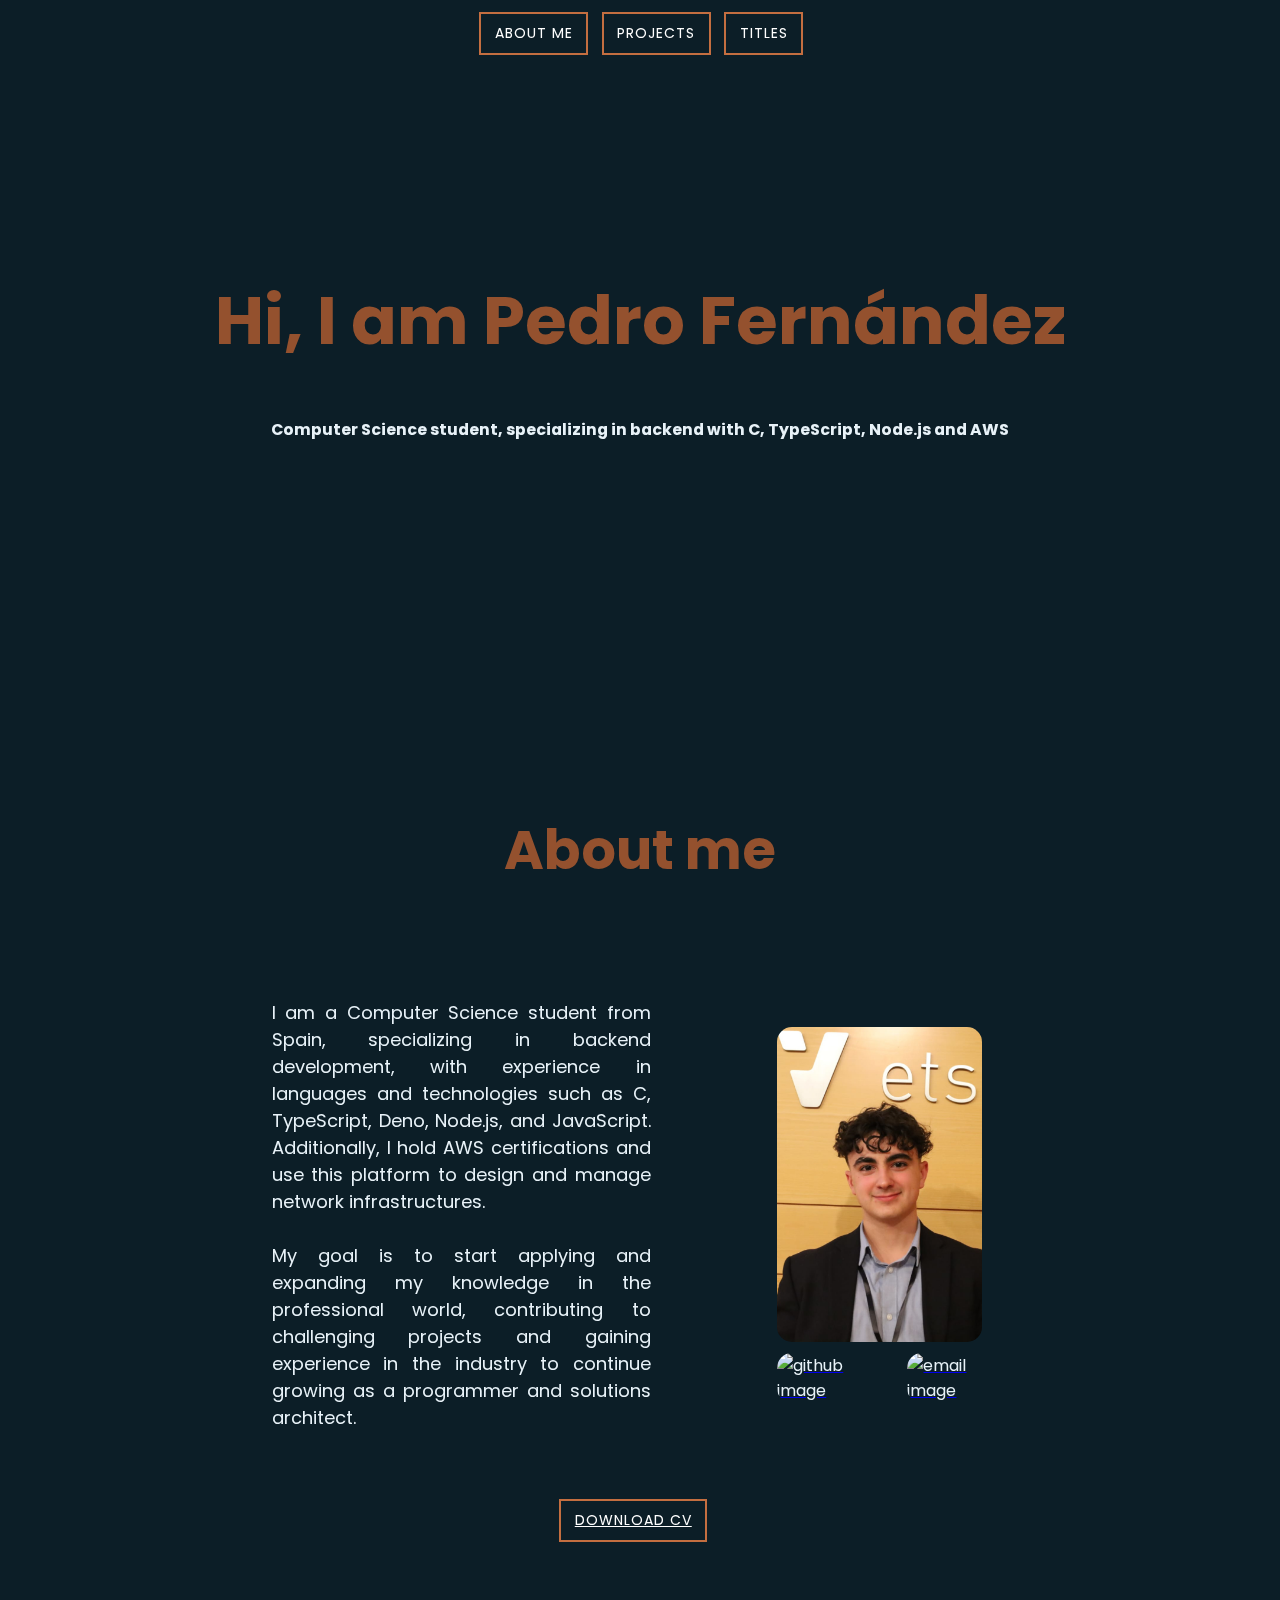
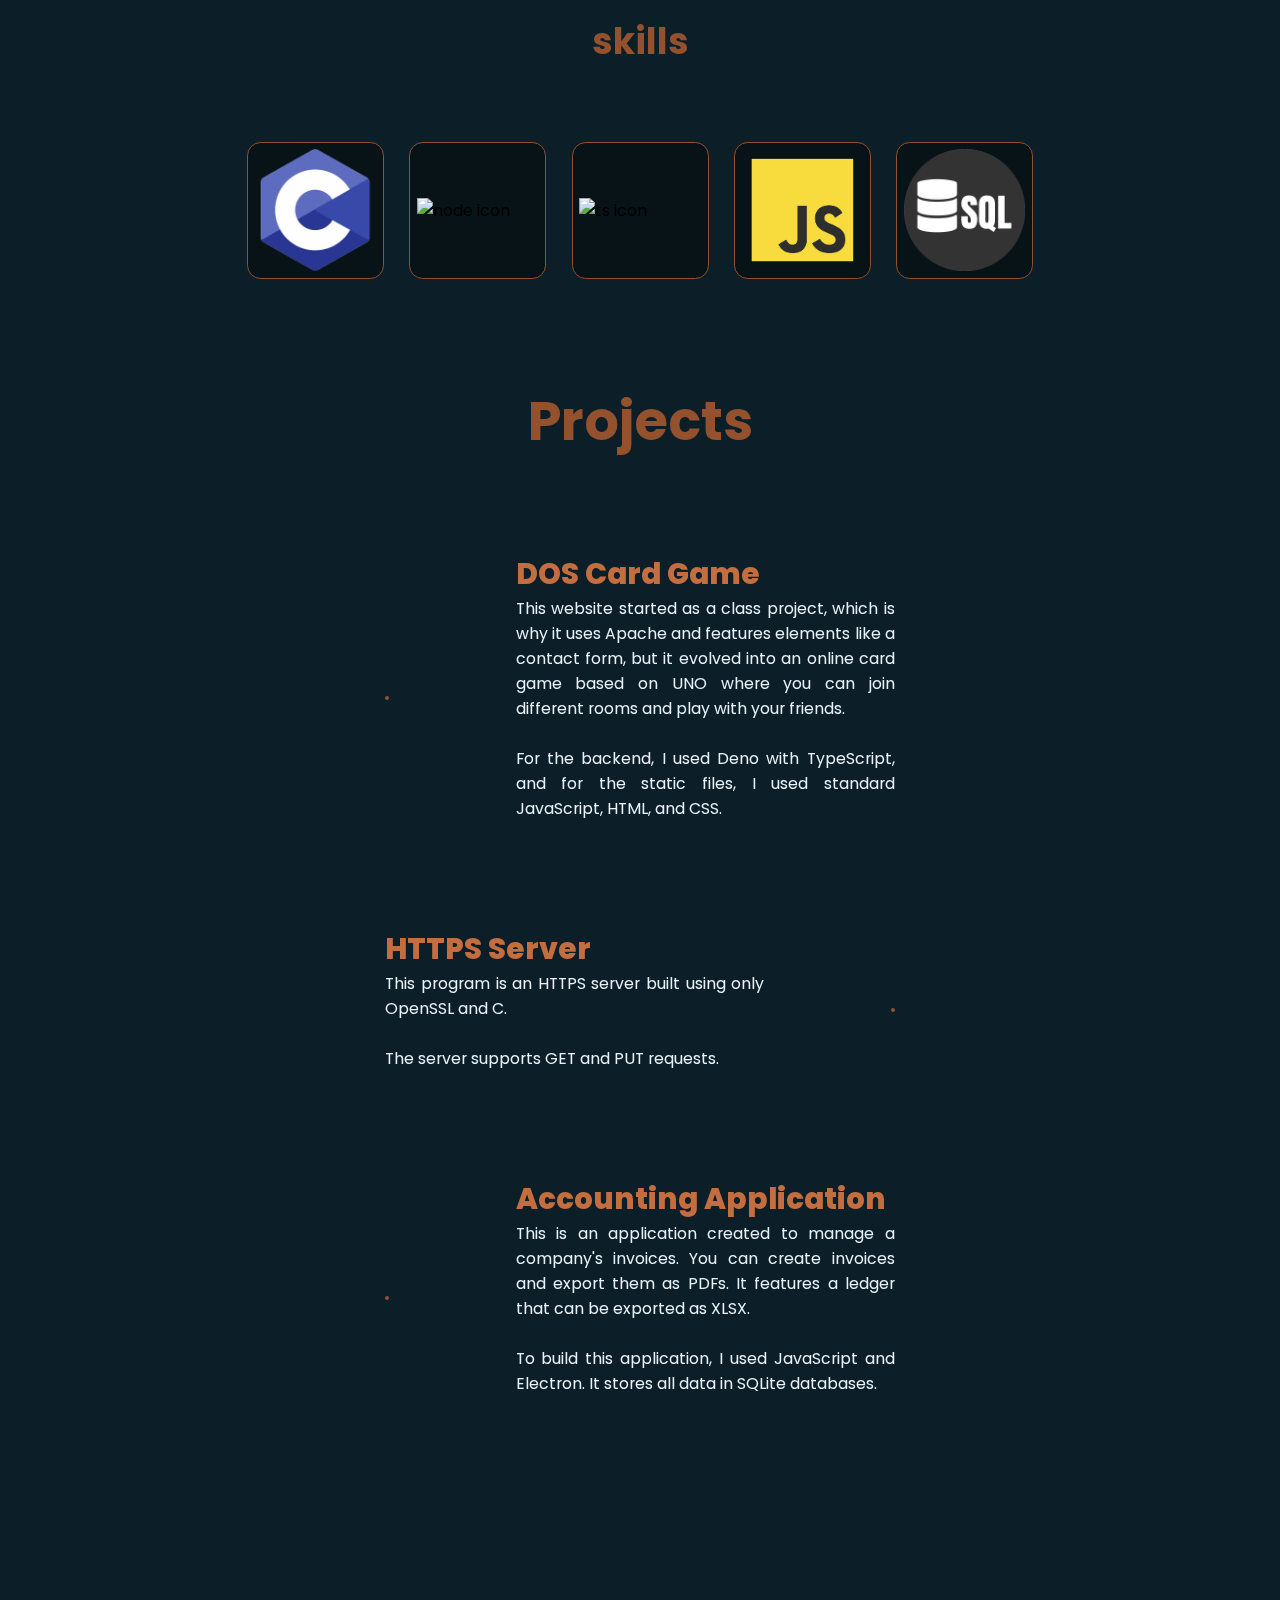
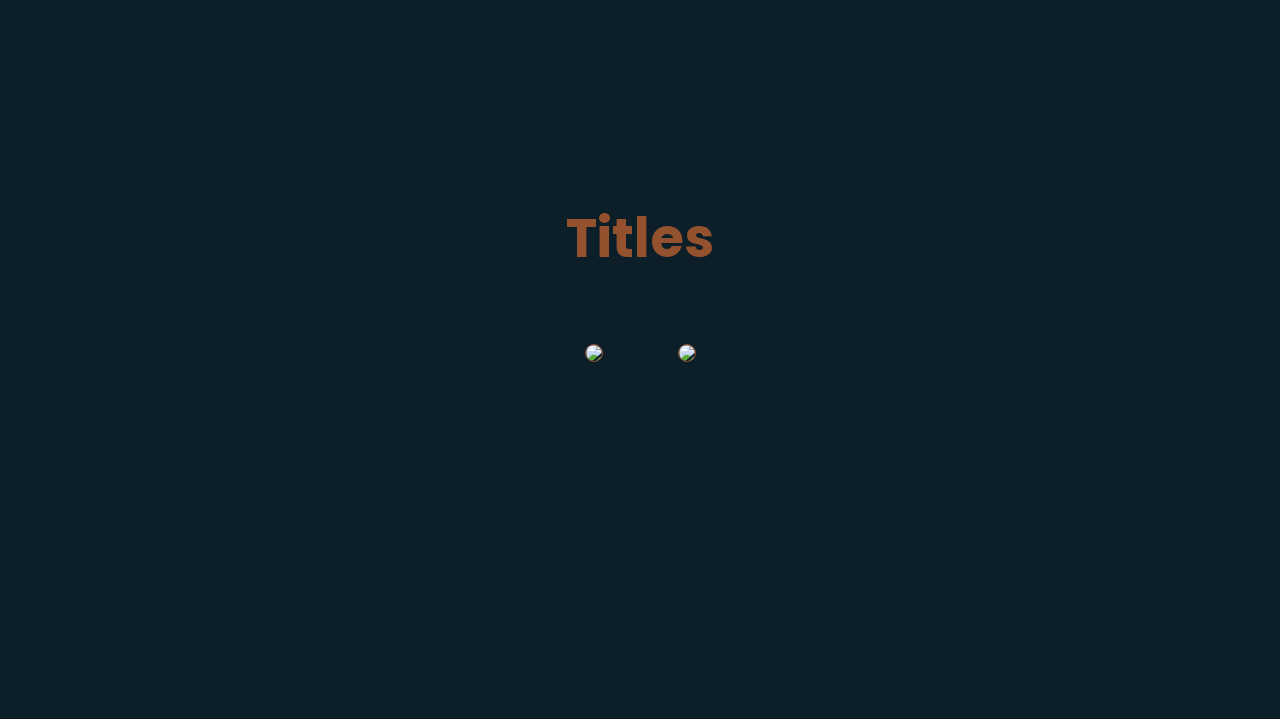
==== commit b2063f31: "changed profile photo and justify text" ====
--- a/index.html
+++ b/index.html
@@ -3,142 +3,134 @@
 <html>
 
 <head>
-  <meta charset="UTF-8">
-  <meta http-equiv="X-UA-Compatible" content="IE=edge">
-  <meta name="viewport" content="width=device-width, initial-scale=1.0">
-  <title>Pedro FM</title>
-  <link rel="stylesheet" href="style.css">
+    <meta charset="UTF-8">
+    <meta http-equiv="X-UA-Compatible" content="IE=edge">
+    <meta name="viewport" content="width=device-width, initial-scale=1.0">
+    <title>Pedro FM</title>
+    <link rel="stylesheet" href="style.css">
 </head>
 
 <body lang="es">
-  <header id="top_nav">
-    <div class="button_slide slide_left" id="about_btn">SOBRE MÍ</div>
-    <div class="button_slide slide_left" id="proyectos_btn">PROYECTOS</div>
-    <div class="button_slide slide_left" id="contact_btn">CONTACTO</div>
-  </header>
-  <canvas id="background_effect" width="2144" height="414"></canvas>
-  <section class="recepcion">
-    <h1 id="recepcion_nombre">Hola, soy Pedro Fernández</h1>
-    <h4 id="recepcion_presentacion"> Programador apasionado por enfrentar nuevas y desafiantes experiencias. </h4>
-  </section>
+    <header id="top_nav">
+        <div class="button_slide slide_left" id="about_btn">ABOUT ME</div>
+        <div class="button_slide slide_left" id="proyectos_btn">PROJECTS</div>
+        <div class="button_slide slide_left" id="title_btn">TITLES</div>
+    </header>
+    <canvas id="background_effect" width="2144" height="414"></canvas>
+    <section class="recepcion">
+        <h1 id="recepcion_nombre">Hi, I am Pedro Fernández</h1>
+        <h4 id="recepcion_presentacion"> Computer Science student, specializing in backend with C, TypeScript, Node.js
+            and AWS </h4>
+    </section>
 
-  <section class="about" id="about_part">
-    <h2>SOBRE MÍ</h2>
-    <div id="about_information">
-      <p>
-        Soy estudiante de informática. Tengo pasión por crear diferentes piezas de software que las personas puedan
-        disfrutar, para ello utilizo lenguajes de programación como C o javascript.
-      </p>
-      <div id="about_rigth">
-        <img src="resources/profile_foto.jpg" alt="">
-        <div id="social_media">
-          <a href="https://github.com/pedrofmu" target="_blank"><img src="resources/githubICON.png" alt=""></a>
-          <a href="mailto:contacto@pedrofm.dev" target="_blank"> <img src="resources/mailICON.png" alt=""></a>
-          <a href="https://es.fiverr.com/pedrofernndezmu" target="_blank"> <img src="resources/fiverrICON.png"
-              alt=""></a>
+    <section class="about" id="about_part">
+        <h2>About me</h2>
+        <div id="about_information">
+            <p>
+                I am a Computer Science student from Spain, specializing in backend development, with experience in
+                languages and technologies such as C, TypeScript, Deno, Node.js, and JavaScript. Additionally, I hold
+                AWS certifications and use this platform to design and manage network infrastructures. <br><br>My goal
+                is to start applying and expanding my knowledge in the professional world, contributing to challenging
+                projects and gaining experience in the industry to continue growing as a programmer and solutions
+                architect.
+            </p>
+            <div id="about_rigth">
+                <img src="resources/profile_foto.jpg" alt="">
+                <div id="social_media">
+                    <a href="https://github.com/pedrofmu" target="_blank"><img src="resources/github-square.svg"
+                            alt="github image"></a>
+                    <a href="mailto:contacto@pedrofm.dev" target="_blank"> <img src="resources/email-open.svg"
+                            alt="email image"></a>
+                </div>
+            </div>
         </div>
-      </div>
-    </div>
-    <div id="download_cv">
-      <a class="button_slide slide_left" href="resources/curriculum-vitae.pdf" download>DESCARGAR CV</a>
-    </div>
-    <h5>HABILIDADES</h5>
-    <div id="show_skills">
+        <div id="download_cv">
+            <a class="button_slide slide_left" href="resources/curriculum-vitae.pdf" download>DOWNLOAD CV</a>
+        </div>
+        <h5>skills</h5>
+        <div id="show_skills">
+            <div class="skill">
+                <img src="resources/cICON.png" alt="C icon">
+            </div>
+            <div class="skill">
+                <img src="resources/nodeICON.png" alt="node icon">
+            </div>
+            <div class="skill">
+                <img src="resources/tsICON.png" alt="ts icon">
+            </div>
+            <div class="skill">
+                <img src="resources/jsICON.png" alt="js icon">
+            </div>
+            <div class="skill">
+                <img src="resources/sqlICON.png" alt="sql icon">
+            </div>
+        </div>
+    </section>
 
-      <div class="skill">
-        <img src="resources/cICON.png" alt="">
-      </div>
-      <div class="skill">
-        <img src="resources/cppICON.png" alt="">
-      </div>
-      <div class="skill">
-        <img src="resources/pythonICON.png" alt="">
-      </div>
-      <div class="skill">
-        <img src="resources/jsICON.png" alt="">
-      </div>
-      <div class="skill">
-        <img src="resources/sqlICON.png" alt="">
-      </div>
-    </div>
-  </section>
+    <section class="proyects" id="proyectos_part">
+        <h2>Projects</h2>
+        <div class="proyects_container">
+            <div class="proyect_card">
+                <div id="proyect_image">
+                    <img src="resources/dosCardGame.png" alt="" id="proyect_1">
+                </div>
+                <div id="proyect_text">
+                    <a target="_blank" href="https://github.com/pedrofmu/dos-card-game">DOS Card Game</a>
+                    <p>This website started as a class project, which is why it uses Apache and features elements like a
+                        contact form, but it evolved into an online card game based on UNO where you can join different
+                        rooms
+                        and play with your friends.
+                        <br><br>
+                        For the backend, I used Deno with TypeScript, and for the static files, I used standard
+                        JavaScript, HTML,
+                        and CSS.
+                    </p>
+                </div>
+            </div>
+            <div class="proyect_card">
+                <div id="proyect_text">
+                    <a target="_blank" href="https://github.com/pedrofmu/https-server">HTTPS Server</a>
+                    <p>This program is an HTTPS server built using only OpenSSL and C.
+                        <br><br>
+                        The server supports GET and PUT requests.
+                    </p>
+                </div>
+                <div id="proyect_image">
+                    <img src="resources/httpsServer.png" alt="" id="proyect_2">
+                </div>
+            </div>
+            <div class="proyect_card">
+                <div id="proyect_image">
+                    <img src="resources/accountingApp.png" alt="" id="proyect_3">
+                </div>
+                <div id="proyect_text">
+                    <a target="_blank" href="https://github.com/pedrofmu/facturacion_facil">Accounting Application</a>
+                    <p>This is an application created to manage a company's invoices. You can create invoices and export
+                        them
+                        as PDFs. It features a ledger that can be exported as XLSX.
+                        <br><br>
+                        To build this application, I used JavaScript and Electron. It stores all data in SQLite
+                        databases.
+                    </p>
+                </div>
+            </div>
+        </div>
+    </section>
 
-  <section class="proyects" id="proyectos_part">
-    <h2>Proyectos</h2>
-    <div class="proyects_container">
-      <div class="proyect_card">
-        <div id="proyect_image">
-          <img src="resources/accountingApp.png" alt="" id="proyect_1">
+    <section class="titles" id="titles_part">
+        <h2>Titles</h2>
+        <div class="display_titles_div">
+            <a target="_blank" href="https://www.credly.com/go/C7C2lNVt"> <img
+                    src="resources/AWS_Academy_Graduate___AWS_Academy_Cloud_Architecting_Badge20241111-27-7mxuli.png">
+            </a>
+            <a target="_blank" href="https://www.credly.com/badges/3d9462a3-589c-4f06-859a-f9d7960a311e/public_url">
+                <img src="resources/AWS_Academy_Graduate___AWS_Academy_Cloud_Developing_Badge20241220-28-y7fu0z-1.png">
+            </a>
         </div>
-        <div id="proyect_text">
-          <h4>Aplicación de Contabilidad</h4>
-          <p>Es una aplicación creada para gestionar las facturas de una empresa, puedes crear facturas y exportarlas
-            como pdf. También tiene un libro de registro que puedes exportar como xlsx.
-            <br><br>
-            Para hacer esta aplicación utilicé JavaScript y Electron. También guarda todos los datos en bases de datos
-            SQLite.
-          </p>
-        </div>
-      </div>
-      <div class="proyect_card">
-        <div id="proyect_text">
-          <h4>Tetris OpenGL</h4>
-          <p>Este proyecto es una recreación del famoso juego de tetris.
-            <br><br>
-            Está hecho usando únicamente el lenguaje de programación C++ y la biblioteca OpenGL.
-          </p>
-        </div>
-        <div id="proyect_image">
-          <img src="resources/tetrisOpenGL.png" alt="" id="proyect_2">
-        </div>
-      </div>
-      <div class="proyect_card">
-        <div id="proyect_image">
-          <img src="resources/falaciaDelDia.png" alt="" id="proyect_3">
-        </div>
-        <div id="proyect_text">
-          <h4>Falacia del Día</h4>
-          <p>Esta aplicación web muestra una falacia diferente cada día. Con cada falacia se muestra la definición de la
-            falacia y una ejemplificación.
-            <br><br>
-            Está hecho con JS y html para el lado del cliente y TS y Express para el lado del servidor.
-          </p>
-        </div>
-      </div>
-    </div>
-  </section>
-  <section class="contacto" id="contact_part">
-    <h2>CONTACTO</h2>
-    <form name="contact" method="POST" id="formulario" netlify>
-      <div class=" formulario_grupo">
-        <label for="Name" class="formularo_label">Tu nombre</label>
-        <div class="formulario_input">
-          <input type="text" id="Name" name="Name" required>
-        </div>
-      </div>
+    </section>
 
-      <div class="formulario_grupo">
-        <label for="Email" class="formularo_label">Tu dirección de correo electrónico</label>
-        <div class="formulario_input">
-          <input type="email" id="Email" name="Email" required>
-        </div>
-      </div>
-
-      <div class="formulario_grupo">
-        <label for="Message" class="formularo_label">Tu mensaje</label>
-        <div class="formulario_input">
-          <textarea id="Message" name="Message" rows="10" maxlength="5000" required></textarea>
-        </div>
-      </div>
-
-      <button type="submit" id="formulario_boton">Enviar Mensaje</button>
-      </div>
-    </form>
-  </section>
-
-  <script src="code/animation.js"></script>
-  <script src="code/buttonsActions.js"></script>
-  <script src="code/goToProyect.js"></script>
+    <script src="code/animation.js"></script>
+    <script src="code/buttonsActions.js"></script>
 </body>
 
 </html>
--- a/style.css
+++ b/style.css
@@ -9,14 +9,18 @@
 @import url('https://fonts.googleapis.com/css?family=Poppins:700|Poppins:400');
 
 body {
-  font-family: 'Poppins';
-  font-weight: 400;
-  background-color: #0c1e27;
+    font-family: 'Poppins';
+    font-weight: 400;
+    background-color: #0c1e27;
+}
+
+p {
+    text-align: justify;
 }
 
 
 ::-webkit-scrollbar {
-  display: none;
+    display: none;
 }
 
 /* 
@@ -24,77 +28,94 @@
 */
 
 #top_nav {
-  width: 100%;
-  height: 7.5vh;
-  box-sizing: border-box;
-  padding: 10px;
-  display: flex;
-  align-items: center;
-  justify-content: center;
-  position: fixed;
-  top: 0;
-  z-index: 10;
-  backdrop-filter: blur(5px);
+    width: 100%;
+    height: 7.5vh;
+    box-sizing: border-box;
+    padding: 10px;
+    display: flex;
+    align-items: center;
+    justify-content: center;
+    position: fixed;
+    top: 0;
+    z-index: 10;
+    backdrop-filter: blur(5px);
 }
 
 .button_slide {
-  background-color: #0c1e27;
-  color: #FFF;
-  margin-right: 1.5vh;
-  border: 2px solid #c46e40;
-  padding: 1vh 1.5vh;
-  display: inline-block;
-  font-size: 14px;
-  letter-spacing: 1px;
-  cursor: pointer;
-  box-shadow: inset 0 0 0 0 #c46e40;
-  -webkit-transition: ease-out 0.25s;
-  -moz-transition: ease-out 0.25s;
-  transition: ease-out 0.35s;
+    background-color: #0c1e27;
+    color: #FFF;
+    margin-right: 1.5vh;
+    border: 2px solid #c46e40;
+    padding: 1vh 1.5vh;
+    display: inline-block;
+    font-size: 14px;
+    letter-spacing: 1px;
+    cursor: pointer;
+    box-shadow: inset 0 0 0 0 #c46e40;
+    -webkit-transition: ease-out 0.25s;
+    -moz-transition: ease-out 0.25s;
+    transition: ease-out 0.35s;
 }
 
 .slide_left:hover {
-  box-shadow: inset 0 0 0 50px #c46e40;
+    box-shadow: inset 0 0 0 50px #c46e40;
 }
 
 #outer {
-  width: 364px;
-  margin: 50px auto 0 auto;
-  text-align: center;
-}
-
+    width: 364px;
+    margin: 50px auto 0 auto;
+    text-align: center;
+}
+
+@media (max-width: 800px) {
+    #top_nav {
+        display: none;
+    }
+}
 
 /*
 ----------Presentacion----------
 */
 
 .recepcion {
-  text-align: center;
-  margin-top: 0px;
-  height: 55vh;
-  position: relative;
+    text-align: center;
+    margin-top: 0px;
+    height: 55vh;
+    position: relative;
+}
+
+@media (max-width: 800px) {
+    .recepcion {
+        margin-bottom: 100px;
+    }
 }
 
 #background_effect {
-  position: fixed;
-  top: 0;
-  left: 0;
-  z-index: -1;
-  margin-bottom: 0px;
-  transition: opacity 0.5s ease;
-  /* Duración de la transición y curva de aceleración */
+    position: fixed;
+    top: 0;
+    left: 0;
+    z-index: -1;
+    margin-bottom: 0px;
+    transition: opacity 0.5s ease;
+    /* Duración de la transición y curva de aceleración */
+}
+
+@media (max-width: 900px) {
+    #background_effect {
+        display: none;
+    }
 }
 
 #recepcion_nombre {
-  color: #94512e;
-  margin-top: 30vh;
-  font-weight: 900;
-  font-size: 7.5vh;
+    color: #94512e;
+    margin-top: 30vh;
+    font-weight: 700;
+    font-size: 7.5vh;
 }
 
 #recepcion_presentacion {
-  color: #e8f2f8;
-  font-size: 1.5vh;
+    color: #e8f2f8;
+    font-size: 1.75vh;
 }
 
 /*
@@ -102,96 +123,97 @@
 */
 
 .about {
-  top: 0px;
+    top: 0px;
 }
 
 .about h2 {
-  text-align: center;
-  color: #94512e;
-  font-size: 6vh;
+    text-align: center;
+    color: #94512e;
+    font-size: 6vh;
 }
 
 #about_information {
-  margin-top: 10vh;
-  justify-content: center;
-  align-items: center;
-  display: flex;
+    margin-top: 10vh;
+    justify-content: center;
+    align-items: center;
+    display: flex;
 }
 
 #about_information p {
-  font-size: 2vh;
-  margin-right: 10%;
-  color: #e8f2f8;
-  width: 30%;
+    font-size: 2vh;
+    margin-right: 10%;
+    color: #e8f2f8;
+    width: 30%;
 }
 
 #about_information img {
-  height: 30vh;
-  border-radius: 15px;
+    height: 35vh;
+    border-radius: 15px;
 }
 
 #social_media {
-  display: flex;
-  justify-content: center;
-  gap: 10%;
+    display: flex;
+    justify-content: center;
+    gap: 10%;
 }
 
 #social_media img {
-  margin-top: 0.5vh;
-  width: 5vh;
-  height: 5vh;
-  color: #e8f2f8;
+    margin-top: 0.5vh;
+    width: 5vh;
+    height: 5vh;
+    color: #e8f2f8;
 }
 
 #social_media img:hover {
-  filter: blur(1px);
+    filter: blur(1px);
 }
 
 .about h5 {
-  margin-top: 8vh;
-  text-align: center;
-  color: #94512e;
-  font-size: 4vh;
+    margin-top: 8vh;
+    text-align: center;
+    color: #94512e;
+    font-size: 4vh;
 }
 
 #download_cv {
-  text-align: center;
+    margin-top: 50px;
+    text-align: center;
 }
 
 #show_skills {
-  align-items: center;
-  justify-content: center;
-  display: flex;
+    align-items: center;
+    justify-content: center;
+    display: flex;
 }
 
 .skill {
-  width: 15vh;
-  height: 15vh;
-  background-color: #081318;
-  border: 1px solid #94512e;
-  border-radius: 10%;
-  align-items: center;
-  justify-content: center;
-  display: flex;
-  margin: 1%;
+    width: 15vh;
+    height: 15vh;
+    background-color: #081318;
+    border: 1px solid #94512e;
+    border-radius: 10%;
+    align-items: center;
+    justify-content: center;
+    display: flex;
+    margin: 1%;
 }
 
 .skill img {
-  width: 90%;
-}
-
-
-
-@media (max-width: 900px) {
-  #about_information img {
-    display: none;
-  }
-
-  #about_information p {
-    margin-left: 5%;
-    width: 100%;
-    text-align: center;
-  }
+    width: 90%;
+}
+
+
+
+@media (max-width: 800px) {
+    #about_information img {
+        display: none;
+    }
+
+    #about_information p {
+        margin-left: 5%;
+        width: 100%;
+        text-align: center;
+    }
 }
 
 /*
@@ -199,140 +221,121 @@
 */
 
 .proyects h2 {
-  margin-top: 10vh;
-  text-align: center;
-  color: #94512e;
-  font-size: 6vh;
+    margin-top: 10vh;
+    text-align: center;
+    color: #94512e;
+    font-size: 6vh;
 }
 
 .proyect_card {
-  margin-top: 10vh;
-  justify-content: center;
-  align-items: center;
-  display: flex;
-  gap: 10%;
+    margin-top: 10vh;
+    justify-content: center;
+    align-items: center;
+    display: flex;
+    gap: 10%;
 }
 
 .proyect_card img {
-  height: 22vh;
-  border-radius: 15px;
-  -webkit-transform: scale(1);
-  transform: scale(1);
-  -webkit-transition: .2s ease-in-out;
-  transition: .2s ease-in-out;
-}
-
-.proyect_card img:hover {
-  -webkit-transform: scale(1.1);
-  transform: scale(1.1);
-  box-shadow: 0px 0px 11px #e8f2f8;
+    width: 350px;
+    object-fit: cover;
+    /* Ajusta cómo se escala la imagen dentro del contenedor */
+    -webkit-transform: scale(1);
+    transform: scale(1);
+    border-radius: 15px;
+    border: solid;
+    border-width: 2.5px;
+    border-color: #94512e;
+
 }
 
 #proyect_text {
-  color: #e8f2f8;
-  width: 30%;
-  margin-top: 0px;
-}
-
-#proyect_text h4 {
-  font-size: 3.25vh;
-  margin-top: 0px;
-  margin-bottom: 3vh;
-  color: #c46e40;
+    color: #e8f2f8;
+    width: 30%;
+    margin-top: 0px;
+}
+
+#proyect_text a {
+    text-decoration: none;
+    font-weight: 800;
+    font-size: 3.25vh;
+    margin-top: 0px;
+    margin-bottom: 3vh;
+    color: #c46e40;
+}
+
+#proyect_text>a:hover {
+    text-decoration: underline;
 }
 
 #proyect_text p {
-  font-size: 1.75vh;
-  margin-top: 0px;
-  color: #e8f2f8;
-}
+    font-size: 1.75vh;
+    margin-top: 0px;
+    color: #e8f2f8;
+}
+
+@media (max-width: 800px) {
+    #proyect_text {
+        width: fit-content;
+        margin-left: 25px;
+    }
+
+    .proyect_card {
+        display: flex;
+        gap: 0%;
+        margin: 10%;
+        margin-top: 125px;
+    }
+
+    .proyect_card img {
+        display: none
+    }
+}
+
+/*
+----------Titulos---------
+*/
+
+.titles {
+    display: flex;
+    flex-direction: column;
+    justify-content: center;
+    align-items: center;
+    height: 100vh;
+    margin-top: 0;
+}
+
+.titles h2 {
+    text-align: center;
+    color: #94512e;
+    font-size: 6vh;
+    margin-bottom: 2.5rem;
+}
+
+.display_titles_div {
+    margin-top: 25px;
+    flex-direction: row;
+    display: flex;
+    justify-content: center;
+    width: 100%;
+    gap: 75px;
+}
+
+.display_titles_div img {
+    width: 500px;
+    border-radius: 10px;
+    border: solid;
+    border-width: 1px;
+    border-color: #94512e;
+}
+
 
 @media (max-width: 900px) {
-  #proyect_text {
-    width: fit-content;
-    margin-left: 25px;
-  }
-
-  #proyect_text p {
-    display: none;
-  }
-
-  .proyect_card {
-    display: flex;
-    gap: 0%;
-    margin: 10%;
-    margin-top: 125px;
-  }
-
-  .proyect_card img {
-    height: 100px;
-  }
-}
-
-/*
-----------Contacto---------
-*/
-
-.contacto {
-  display: flex;
-  flex-direction: column;
-  justify-content: center;
-  align-items: center;
-  height: 100vh;
-  margin-top: 0;
-}
-
-.contacto h2 {
-  text-align: center;
-  color: #94512e;
-  font-size: 6vh;
-  margin-bottom: 2rem;
-}
-
-#formulario {
-  width: 70%;
-  max-width: 400px;
-}
-
-.formulario_grupo {
-  margin-bottom: 15px;
-}
-
-.formularo_label {
-  display: block;
-  font-size: 2vh;
-  color: #e8f2f8;
-}
-
-.formulario_input {
-  position: relative;
-}
-
-#Name,
-#Email,
-#Message {
-  width: 100%;
-  padding: 10px;
-  border: 1px solid #c46e40;
-  border-radius: 10px;
-  background-color: #081318;
-  color: #e8f2f8;
-}
-
-textarea {
-  resize: vertical;
-}
-
-#formulario_boton {
-  background-color: #081318;
-  border: 1px solid #c46e40;
-  color: #e8f2f8;
-  padding: 10px 20px;
-  border-radius: 5px;
-  font-size: 1rem;
-  cursor: pointer;
-}
-
-#formulario_boton:hover {
-  background-color: #010203;
-}
+    .display_titles_div {
+        flex-direction: column;
+        align-items: center;
+    }
+
+    .display_titles_div img {
+        width: 50%;
+    }
+}
